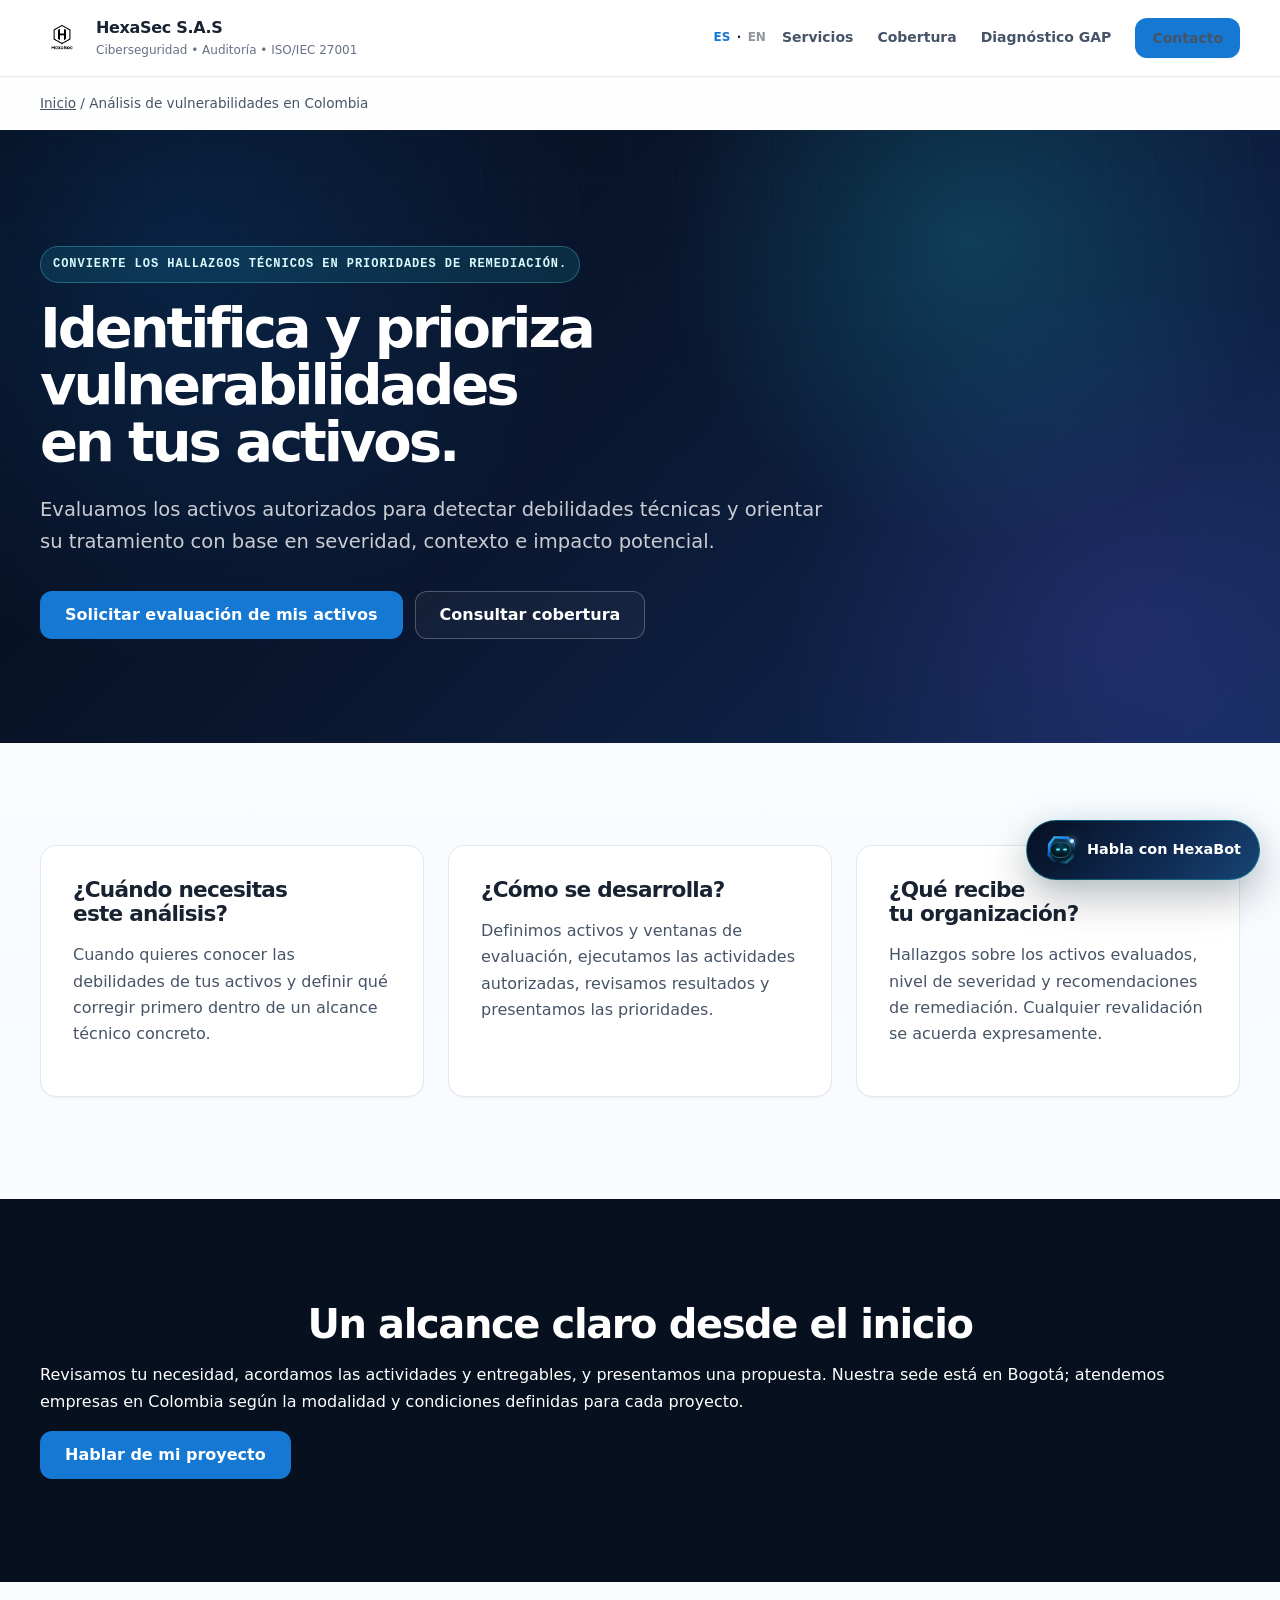
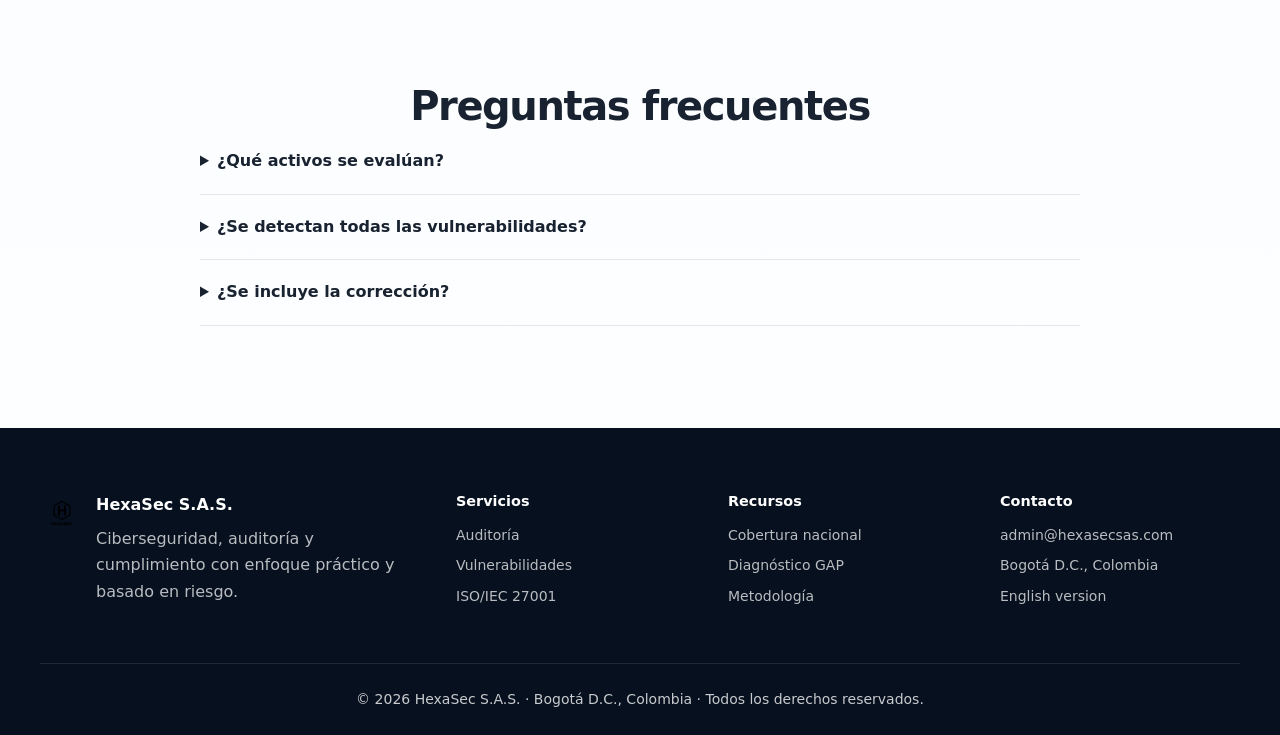
==== analisis-vulnerabilidades/index.html @ 724a853d "Añadir servicios y cobertura nacional con mejoras SEO" ====
<!DOCTYPE html><html lang="es"><head><meta charset="utf-8"/><meta name="viewport" content="width=device-width, initial-scale=1"/><title>Análisis de vulnerabilidades en Colombia | HexaSec</title><meta name="description" content="Evaluamos los activos autorizados para detectar debilidades técnicas y orientar su tratamiento con base en severidad, contexto e impacto potencial."/><link rel="canonical" href="https://hexasecsas.com/analisis-vulnerabilidades/"/><link rel="stylesheet" href="/css/styles.css?v=24"/><link rel="stylesheet" href="/css/seo-pages.css?v=1"/><link rel="icon" href="/img/favicon.png"/><script type="application/ld+json">{"@context": "https://schema.org", "@type": "Service", "name": "Análisis de vulnerabilidades en Colombia", "url": "https://hexasecsas.com/analisis-vulnerabilidades/", "provider": {"@type": "Organization", "name": "HexaSec S.A.S.", "@id": "https://hexasecsas.com/#organization"}, "areaServed": {"@type": "Country", "name": "Colombia"}, "description": "Evaluamos los activos autorizados para detectar debilidades técnicas y orientar su tratamiento con base en severidad, contexto e impacto potencial."}</script></head><body><a class="skip-link" href="#contenido">Saltar al contenido</a><header class="header">
<div class="container header__inner">
<a aria-label="HexaSec S.A.S inicio" class="brand" href="/">
<img alt="Logo HexaSec S.A.S" class="brand__logo" loading="eager" src="/img/H.png"/>
<div class="brand__text">
<div class="brand__name">HexaSec S.A.S</div>
<div class="brand__tag">Ciberseguridad • Auditoría • ISO/IEC 27001</div>
</div>
</a>
<div class="header__right">
<div aria-label="Selector de idioma" class="lang-switch">
<a class="active" href="/">ES</a>
<span>·</span>
<a href="/en/index.html">EN</a>
</div>
<button aria-controls="mobileNav" aria-expanded="false" aria-label="Abrir menú" class="menu-btn" id="menuBtn" type="button">
<span></span>
</button>
<nav aria-label="Navegación principal" class="nav">
<a href="/#servicios">Servicios</a>
<a href="/cobertura/">Cobertura</a>
<a href="/gap/index.html">Diagnóstico GAP</a>
<a class="btn btn--small nav__contacto btn--motion" href="/#contacto">Contacto</a>
</nav>
</div>
</div>
<nav aria-label="Menú móvil" class="nav--mobile" hidden="" id="mobileNav">
<a href="/#servicios">Servicios</a>
<a href="/cobertura/">Cobertura</a>
<a href="/gap/index.html">Diagnóstico GAP</a>
<a class="btn nav__contacto btn--motion" href="/#contacto">Contacto</a>
</nav>
</header><main id="contenido"><nav aria-label="Ruta de navegación" class="container seo-breadcrumb"><a href="/">Inicio</a><span aria-hidden="true"> / </span><span>Análisis de vulnerabilidades en Colombia</span></nav><section class="hero hero--motion seo-hero"><div class="container"><p class="pill">Convierte los hallazgos técnicos en prioridades de remediación.</p><h1>Identifica y prioriza vulnerabilidades en tus activos.</h1><p class="lead">Evaluamos los activos autorizados para detectar debilidades técnicas y orientar su tratamiento con base en severidad, contexto e impacto potencial.</p><div class="hero__actions"><a class="btn" href="/?servicio=vulnerabilidades&amp;origen=analisis-vulnerabilidades#contacto">Solicitar evaluación de mis activos</a><a class="btn btn--ghost" href="/cobertura/">Consultar cobertura</a></div></div></section><section class="section"><div class="container seo-grid"><article class="service"><h2>¿Cuándo necesitas este análisis?</h2><p>Cuando quieres conocer las debilidades de tus activos y definir qué corregir primero dentro de un alcance técnico concreto.</p></article><article class="service"><h2>¿Cómo se desarrolla?</h2><p>Definimos activos y ventanas de evaluación, ejecutamos las actividades autorizadas, revisamos resultados y presentamos las prioridades.</p></article><article class="service"><h2>¿Qué recibe tu organización?</h2><p>Hallazgos sobre los activos evaluados, nivel de severidad y recomendaciones de remediación. Cualquier revalidación se acuerda expresamente.</p></article></div></section><section class="section section--dark"><div class="container"><h2>Un alcance claro desde el inicio</h2><p>Revisamos tu necesidad, acordamos las actividades y entregables, y presentamos una propuesta. Nuestra sede está en Bogotá; atendemos empresas en Colombia según la modalidad y condiciones definidas para cada proyecto.</p><a class="btn" href="/?servicio=vulnerabilidades&amp;origen=analisis-vulnerabilidades#contacto">Hablar de mi proyecto</a></div></section><section class="section"><div class="container seo-faq"><h2>Preguntas frecuentes</h2><details><summary>¿Qué activos se evalúan?</summary><p>Únicamente los incluidos en la propuesta y autorizados por el responsable correspondiente.</p></details><details><summary>¿Se detectan todas las vulnerabilidades?</summary><p>Los resultados corresponden al alcance, técnicas y momento de la evaluación; no se garantiza detectar todas las debilidades.</p></details><details><summary>¿Se incluye la corrección?</summary><p>La remediación y las verificaciones posteriores se definen en la propuesta. No se incluyen automáticamente en el análisis.</p></details></div></section></main><footer class="footer"><div class="container footer__grid"><div class="footer__brand"><div class="brand brand--footer"><img alt="" class="brand__logo" src="/img/H.png"/><div><strong>HexaSec S.A.S.</strong><p>Ciberseguridad, auditoría y cumplimiento con enfoque práctico y basado en riesgo.</p></div></div></div><div><h3>Servicios</h3><a href="/auditoria-ciberseguridad/">Auditoría</a><a href="/analisis-vulnerabilidades/">Vulnerabilidades</a><a href="/consultoria-iso-27001/">ISO/IEC 27001</a></div><div><h3>Recursos</h3><a href="/cobertura/">Cobertura nacional</a><a href="/gap/index.html">Diagnóstico GAP</a><a href="/#metodo">Metodología</a></div><div><h3>Contacto</h3><a href="mailto:admin@hexasecsas.com">admin@hexasecsas.com</a><span>Bogotá D.C., Colombia</span><a href="/en/index.html">English version</a></div></div><div class="container footer__bottom"><span class="footer__legal">© <span id="year"></span> HexaSec S.A.S. · Bogotá D.C., Colombia · Todos los derechos reservados.</span></div></footer><script defer src="/js/script.js?v=seo1"></script><!-- HexaBot Widget v24 · animated avatar -->
<div id="hexabot-widget" data-lang="es">
  <button id="hexabot-toggle" type="button" aria-label="Abrir chat de HexaBot" aria-controls="hexabot-panel" aria-expanded="false">
    <span class="hexabot-toggle__avatar" aria-hidden="true"><span class="hexabot-core hexabot-core--toggle"><span class="hexabot-face"><span class="hexabot-eye"></span><span class="hexabot-eye"></span></span><span class="hexabot-core__spark"></span></span></span>
    <span>Habla con HexaBot</span>
  </button>
  <section id="hexabot-panel" aria-hidden="true" aria-label="Chat con HexaBot">
    <header id="hexabot-header">
      <div class="hexabot-header__identity">
        <span class="hexabot-header__mark" aria-hidden="true"><span class="hexabot-core hexabot-core--header"><span class="hexabot-face"><span class="hexabot-eye"></span><span class="hexabot-eye"></span></span><span class="hexabot-core__spark"></span></span></span>
        <div><strong>HexaBot</strong><p>HexaSec S.A.S. · Asistente técnico y comercial</p></div>
      </div>
      <div class="hexabot-header__actions">
        <button id="hexabot-clear" type="button" aria-label="Nueva conversación" title="Nueva conversación">↻</button>
        <button id="hexabot-close" type="button" aria-label="Cerrar chat">×</button>
      </div>
    </header>
    <div class="hexabot-presence"><span class="hexabot-presence__dot" aria-hidden="true"></span><span id="hexabot-status" aria-live="polite">Listo para ayudarte</span></div>
    <div id="hexabot-messages" class="hexabot-messages" role="log" aria-live="polite" aria-relevant="additions"></div>
    <form id="hexabot-form" class="hexabot-form" autocomplete="off">
      <label class="sr-only" for="hexabot-input">Mensaje para HexaBot</label>
      <textarea id="hexabot-input" rows="1" maxlength="2000" placeholder="Escribe tu mensaje…" aria-label="Mensaje para HexaBot"></textarea>
      <button id="hexabot-send" type="submit" aria-label="Enviar mensaje"><span aria-hidden="true">➤</span></button>
    </form>
    <p class="hexabot-disclaimer">HexaBot puede cometer errores. No sustituye una auditoría o evaluación profesional.</p>
  </section>
</div>
<script defer src="/js/hexabot.js?v=24"></script>
</body></html>
---- css/styles.css ----
/* HexaSec Design System v14 — corporate cybersecurity / B2B SaaS */
:root {
  --navy-950:#06101e; --navy-900:#0a192d; --navy-800:#102a49; --navy-700:#17466f;
  --blue-600:#1578d3; --blue-500:#2493ed; --blue-400:#56adf2;
  --cyan-500:#21d4e8; --cyan-400:#57e3ef; --cyan-100:#d9f9fc;
  --gray-950:#0d1521; --gray-900:#182230; --gray-700:#344054; --gray-600:#475467;
  --gray-500:#667085; --gray-300:#d0d5dd; --gray-200:#e4e7ec; --gray-100:#f2f4f7;
  --gray-50:#f8fafc; --white:#fff;
  --success-700:#087443; --success-100:#dcfce7; --warning-700:#9a4d00; --warning-100:#ffedd5;
  --danger-700:#b42318; --danger-100:#fee4e2; --info-700:#175cd3; --info-100:#dbeafe;
  --font-sans:"Plus Jakarta Sans",Inter,system-ui,-apple-system,"Segoe UI",sans-serif;
  --font-mono:"JetBrains Mono",ui-monospace,SFMono-Regular,Consolas,monospace;
  --fs-xs:.75rem; --fs-sm:.875rem; --fs-base:1rem; --fs-md:1.125rem; --fs-lg:1.25rem;
  --fs-xl:1.5rem; --fs-2xl:2rem; --fs-3xl:2.5rem; --fs-4xl:3.5rem; --fs-5xl:4.5rem;
  --space-1:.25rem; --space-2:.5rem; --space-3:.75rem; --space-4:1rem; --space-5:1.5rem;
  --space-6:2rem; --space-7:3rem; --space-8:4rem; --space-9:6rem; --space-10:8rem;
  --radius-sm:.5rem; --radius-md:.75rem; --radius-lg:1rem; --radius-xl:1.5rem; --radius-full:999px;
  --shadow-xs:0 1px 2px rgba(16,24,40,.05); --shadow-sm:0 2px 8px rgba(16,24,40,.06);
  --shadow-md:0 12px 30px rgba(16,24,40,.10); --shadow-lg:0 24px 60px rgba(7,16,31,.16);
  --container:75rem; --header-h:4.75rem; --ease:cubic-bezier(.2,0,0,1);
}
*,*::before,*::after{box-sizing:border-box}
html{scroll-behavior:smooth;scroll-padding-top:calc(var(--header-h) + 1rem)}
body{margin:0;min-width:20rem;padding-top:var(--header-h);font:400 var(--fs-base)/1.65 var(--font-sans);color:var(--gray-900);background:var(--white);text-rendering:optimizeLegibility;-webkit-font-smoothing:antialiased}
a{color:inherit;text-decoration:none}img,svg,canvas{display:block;max-width:100%;height:auto}button,input,textarea,select{font:inherit}button,a{-webkit-tap-highlight-color:transparent}
:focus-visible{outline:3px solid var(--cyan-500);outline-offset:3px}.container{width:min(calc(100% - 2.5rem),var(--container));margin-inline:auto}.small{font-size:var(--fs-sm)}.muted{color:var(--gray-600)}
.skip-link{position:fixed;top:1rem;left:1rem;z-index:9999;padding:.75rem 1rem;color:#fff;background:var(--navy-900);border-radius:var(--radius-md);transform:translateY(-160%)}.skip-link:focus{transform:none}
.header{position:fixed;inset:0 0 auto;z-index:1000;background:rgba(255,255,255,.9);border-bottom:1px solid rgba(228,231,236,.9);backdrop-filter:blur(18px);box-shadow:0 1px 0 rgba(16,24,40,.02)}
.header__inner{min-height:var(--header-h);display:flex;align-items:center;justify-content:space-between;gap:1rem}.brand{display:flex;align-items:center;gap:.75rem;min-width:0}.brand__logo{width:2.75rem;height:2.75rem;object-fit:contain}.brand__name{font-size:1rem;font-weight:800;letter-spacing:-.02em}.brand__tag{font-size:.75rem;color:var(--gray-500);white-space:nowrap}.header__right,.nav,.lang-switch{display:flex;align-items:center}.header__right{gap:1rem}.nav{gap:1.5rem}.nav a{position:relative;font-size:.875rem;font-weight:700;color:var(--gray-600)}.nav a:not(.btn)::after{content:"";position:absolute;left:0;right:100%;bottom:-.45rem;height:2px;background:var(--blue-600);transition:right .18s var(--ease)}.nav a:hover{color:var(--navy-900)}.nav a:hover::after{right:0}.lang-switch{gap:.4rem;font-size:.75rem;font-weight:800}.lang-switch a{opacity:.48}.lang-switch a.active{opacity:1;color:var(--blue-600)}
.btn{min-height:3rem;display:inline-flex;align-items:center;justify-content:center;gap:.5rem;padding:.75rem 1.5rem;border:1px solid transparent;border-radius:var(--radius-md);font-weight:800;line-height:1;cursor:pointer;color:#fff;background:var(--blue-600);box-shadow:var(--shadow-xs);transition:transform .16s var(--ease),background .16s,box-shadow .16s}.btn:hover{transform:translateY(-1px);background:#1168bb;box-shadow:var(--shadow-sm)}.btn--ghost{color:var(--gray-900);background:#fff;border-color:var(--gray-300);box-shadow:none}.btn--ghost:hover{background:var(--gray-50)}.btn--accent{color:var(--navy-950);background:var(--cyan-500)}.btn--accent:hover{background:var(--cyan-400)}.btn--small{min-height:2.5rem;padding:.65rem 1rem;font-size:.875rem}.btn:disabled{opacity:.5;cursor:not-allowed;transform:none}
h1,h2,h3,h4{margin:0;color:inherit;font-weight:800;text-wrap:balance}h1{font-size:clamp(2.65rem,6vw,var(--fs-5xl));line-height:1.02;letter-spacing:-.055em}h2{font-size:clamp(2rem,4vw,var(--fs-3xl));line-height:1.12;letter-spacing:-.035em}h3{font-size:var(--fs-lg);line-height:1.3}.lead{max-width:62ch;margin:1.5rem 0 0;font-size:clamp(1.05rem,2vw,1.22rem);color:rgba(255,255,255,.78)}
.hero{position:relative;overflow:hidden;padding:clamp(5rem,9vw,7.5rem) 0 5.5rem;color:#fff;background:radial-gradient(circle at 78% 30%,rgba(33,212,232,.16),transparent 28%),radial-gradient(circle at 15% 10%,rgba(36,147,237,.15),transparent 34%),linear-gradient(135deg,var(--navy-950),var(--navy-800))}.hero::before{content:"";position:absolute;inset:0;opacity:.28;background-image:linear-gradient(rgba(255,255,255,.035) 1px,transparent 1px),linear-gradient(90deg,rgba(255,255,255,.035) 1px,transparent 1px);background-size:42px 42px;mask-image:linear-gradient(to bottom,#000,transparent)}.hero__grid{position:relative;z-index:1;display:grid;grid-template-columns:minmax(0,1.08fr) minmax(22rem,.92fr);gap:clamp(2rem,5vw,5rem);align-items:center}.hero__content{padding:0;background:none;border:0;box-shadow:none}.pill,.eyebrow{display:inline-flex;align-items:center;gap:.5rem;margin:0 0 1rem;font:800 .75rem/1.2 var(--font-mono);letter-spacing:.08em;text-transform:uppercase}.pill{padding:.5rem .75rem;color:var(--cyan-100);background:rgba(33,212,232,.12);border:1px solid rgba(87,227,239,.3);border-radius:var(--radius-full)}.hero__actions{display:flex;flex-wrap:wrap;gap:.75rem;margin:2rem 0 1rem}.hero .btn--ghost{color:#fff;background:rgba(255,255,255,.04);border-color:rgba(255,255,255,.25)}.hero .btn--ghost:hover{background:rgba(255,255,255,.1)}.checks{display:grid;gap:.6rem;margin:1.5rem 0 0;padding:0;list-style:none;color:rgba(255,255,255,.76)}.checks li{display:flex;gap:.7rem}.checks li::before{content:"✓";color:var(--cyan-400);font-weight:900}
.security-preview{position:relative;padding:1.4rem;color:var(--gray-900);background:rgba(255,255,255,.97);border:1px solid rgba(255,255,255,.6);border-radius:1.4rem;box-shadow:0 32px 90px rgba(0,0,0,.34);transform:perspective(1000px) rotateY(-3deg) rotateX(2deg)}.security-preview::after{content:"";position:absolute;inset:auto 10% -2rem;height:3rem;background:var(--cyan-500);filter:blur(55px);opacity:.2}.preview__top,.preview__score,.preview__bars>div,.preview__finding{display:flex;align-items:center}.preview__top{justify-content:space-between;padding-bottom:1rem;border-bottom:1px solid var(--gray-200)}.preview__eyebrow{font:800 .68rem/1.2 var(--font-mono);letter-spacing:.08em;color:var(--gray-500)}.status-dot{display:inline-flex;align-items:center;gap:.4rem;padding:.35rem .6rem;font-size:.72rem;font-weight:800;color:var(--success-700);background:var(--success-100);border-radius:999px}.status-dot::before{content:"";width:.45rem;height:.45rem;background:currentColor;border-radius:50%}.preview__score{justify-content:space-between;padding:1.5rem 0}.preview__score>div:first-child span,.preview__score small{display:block;color:var(--gray-500);font-size:.78rem}.preview__score strong{font-size:3.25rem;line-height:1;color:var(--navy-900)}.preview__score small{display:inline}.score-ring{width:5.75rem;height:5.75rem;display:grid;place-items:center;border-radius:50%;background:conic-gradient(var(--blue-600) 68%,var(--gray-100) 0);position:relative}.score-ring::after{content:"";position:absolute;inset:.55rem;background:#fff;border-radius:50%}.score-ring span{position:relative;z-index:1;font-weight:900;color:var(--navy-900)}.preview__bars{display:grid;gap:.85rem}.preview__bars>div{display:grid;grid-template-columns:1fr 1.35fr auto;gap:.75rem;font-size:.78rem}.preview__bars i{height:.45rem;align-self:center;background:linear-gradient(to right,var(--blue-600) var(--value),var(--gray-100) var(--value));border-radius:999px}.preview__bars b{font-size:.75rem}.preview__finding{gap:.8rem;margin-top:1.4rem;padding:1rem;background:var(--gray-50);border:1px solid var(--gray-200);border-radius:.85rem}.preview__finding p{margin:.15rem 0 0;color:var(--gray-600);font-size:.78rem;line-height:1.45}.finding-icon{width:2rem;height:2rem;display:grid;place-items:center;flex:0 0 auto;color:var(--warning-700);background:var(--warning-100);border-radius:50%;font-weight:900}
.trust-bar{border-bottom:1px solid var(--gray-200);background:#fff}.trust-bar__inner{min-height:5.25rem;display:flex;align-items:center;justify-content:center;flex-wrap:wrap;gap:1rem 2rem}.trust-bar__inner span{font-size:.78rem;color:var(--gray-500);text-transform:uppercase;letter-spacing:.08em}.trust-bar__inner strong{color:var(--gray-700);font-size:.9rem}
.section{padding:clamp(4.5rem,8vw,7rem) 0}.section--alt{background:var(--gray-50)}.section> .container>h2,.section> .container>.muted{text-align:center}.section> .container>.muted{max-width:44rem;margin:.75rem auto 3rem}.section--dark{position:relative;color:#fff;background:var(--navy-950)}.section--dark .muted{color:rgba(255,255,255,.7)}.grid{display:grid;grid-template-columns:repeat(2,minmax(0,1fr));gap:1.5rem}.service,.info-box,.form,.gapCard{background:#fff;border:1px solid var(--gray-200);border-radius:var(--radius-lg);box-shadow:var(--shadow-xs)}.service{position:relative;padding:2rem;overflow:hidden;transition:transform .2s var(--ease),box-shadow .2s,border-color .2s}.service:hover{transform:translateY(-4px);border-color:rgba(21,120,211,.32);box-shadow:var(--shadow-md)}.service--featured{border-color:rgba(21,120,211,.34);box-shadow:0 14px 34px rgba(21,120,211,.09)}.service--featured::after{content:"Recomendado";position:absolute;top:1rem;right:1rem;padding:.35rem .6rem;color:var(--info-700);background:var(--info-100);border-radius:999px;font-size:.7rem;font-weight:800}.service__icon{width:3rem;height:3rem;display:grid;place-items:center;margin-bottom:1rem;color:var(--blue-600);background:var(--info-100);border-radius:.85rem}.service__icon::before{font-size:1.35rem;font-weight:900}.service__icon--shield-check::before{content:"✓"}.service__icon--radar::before{content:"◉"}.service__icon--certificate::before{content:"◇"}.service__icon--users::before{content:"◎"}.service__category{margin-bottom:.55rem;font:800 .7rem/1.2 var(--font-mono);letter-spacing:.08em;color:var(--blue-600)}.service p,.service li{color:var(--gray-600)}.service ul{padding-left:1.2rem}.service__link,.text-link{display:inline-flex;gap:.35rem;margin-top:1rem;color:var(--blue-600);font-weight:800;font-size:.9rem}.service__link:hover,.text-link:hover{text-decoration:underline}
.steps{position:relative;display:grid;grid-template-columns:repeat(4,minmax(0,1fr));gap:1rem;margin-top:3rem}.steps::before{content:"";position:absolute;top:2.45rem;left:8%;right:8%;height:1px;background:linear-gradient(90deg,transparent,var(--cyan-500),transparent);opacity:.5}.step{position:relative;z-index:1;display:grid;gap:1rem;padding:1.5rem;border:1px solid rgba(255,255,255,.14);border-radius:var(--radius-lg);background:rgba(255,255,255,.055);backdrop-filter:blur(8px)}.step__num{width:2.65rem;height:2.65rem;display:grid;place-items:center;border:1px solid rgba(87,227,239,.28);border-radius:.75rem;background:rgba(33,212,232,.12);color:var(--cyan-400);font-family:var(--font-mono);font-weight:900}.step__verb{margin-bottom:.35rem;font:800 .68rem/1.2 var(--font-mono);letter-spacing:.08em;color:var(--cyan-400)}.step p{color:rgba(255,255,255,.7)}
.gap-banner{display:grid;grid-template-columns:1.4fr .6fr;gap:2rem;align-items:center;padding:clamp(2rem,5vw,3.5rem);color:#fff;background:linear-gradient(135deg,var(--navy-900),var(--navy-700));border-radius:var(--radius-xl);box-shadow:var(--shadow-lg)}.gap-banner h2{max-width:16ch}.gap-banner p{max-width:58ch;color:rgba(255,255,255,.75)}.gap-banner .eyebrow{color:var(--cyan-400)}.gap-banner__meta{display:flex;flex-wrap:wrap;gap:.6rem;margin-top:1.5rem}.gap-banner__meta span{padding:.45rem .7rem;border:1px solid rgba(255,255,255,.16);border-radius:999px;font-size:.75rem}.gap-banner__action{display:grid;gap:1rem;justify-items:stretch}.mini-score{padding:1.25rem;color:var(--gray-900);background:#fff;border-radius:var(--radius-lg)}.mini-score span,.mini-score small{display:block;color:var(--gray-500);font-size:.75rem}.mini-score strong{display:block;font-size:2rem;color:var(--navy-900)}.gap-banner .text-link{justify-content:center;color:#fff}
.contact{display:grid;grid-template-columns:.8fr 1.2fr;gap:1.5rem}.info-box,.form{padding:1.5rem}.info-box{margin-bottom:.75rem}.info-box h3{font-size:1rem}.info-box p{margin:.3rem 0 0;color:var(--gray-600)}.form{padding:2rem}.form__intro{padding-bottom:1rem;border-bottom:1px solid var(--gray-200)}.form__intro .eyebrow{margin-bottom:.35rem;color:var(--blue-600)}.form__intro p{margin:.4rem 0 0;color:var(--gray-600)}label{display:block;margin:1rem 0 .45rem;font-size:.875rem;font-weight:700}input,textarea,select{width:100%;min-height:3rem;padding:.75rem .9rem;color:var(--gray-900);background:#fff;border:1px solid var(--gray-300);border-radius:.65rem}textarea{min-height:8rem;resize:vertical}input:focus,textarea:focus,select:focus{outline:0;border-color:var(--blue-600);box-shadow:0 0 0 4px rgba(21,120,211,.14)}.humanRow{display:flex;align-items:center;gap:.5rem;color:var(--gray-600)}.humanRow input{width:auto;min-height:auto}.hp-field{position:absolute!important;left:-9999px!important}
.footer{padding:4rem 0 0;color:rgba(255,255,255,.72);background:var(--navy-950)}.footer__grid{display:grid;grid-template-columns:1.6fr repeat(3,1fr);gap:2rem;padding-bottom:3rem}.footer h3{margin-bottom:.8rem;color:#fff;font-size:.9rem}.footer a,.footer span{display:block;margin:.45rem 0;font-size:.875rem}.footer a:hover{color:var(--cyan-400)}.brand--footer{align-items:flex-start}.brand--footer strong{color:#fff}.brand--footer p{max-width:34ch;margin:.45rem 0 0}.footer__bottom{display:flex;justify-content:space-between;gap:1rem;padding:1.25rem 0;border-top:1px solid rgba(255,255,255,.1);font-size:.8rem}.footer__bottom span{margin:0}
.modal{position:fixed;inset:0;display:none;z-index:2000}.modal.is-open{display:block}.modal__overlay{position:absolute;inset:0;background:rgba(6,16,30,.76);backdrop-filter:blur(10px)}.modal__panel{position:relative;width:min(calc(100% - 2rem),68rem);max-height:calc(100vh - 2rem);margin:1rem auto;overflow:hidden;display:flex;flex-direction:column;background:#fff;border-radius:var(--radius-xl);box-shadow:0 30px 90px rgba(0,0,0,.34)}.modal__head{display:flex;justify-content:space-between;gap:1rem;padding:1.5rem;border-bottom:1px solid var(--gray-200)}.modal__sub{margin:.2rem 0 0;color:var(--gray-600);font-size:.875rem}.modal__close{width:2.65rem;height:2.65rem;border:1px solid var(--gray-200);border-radius:.75rem;background:#fff;cursor:pointer}.modal__body{display:grid;grid-template-columns:1.05fr .95fr;gap:1.5rem;padding:1.5rem;overflow:auto}.gapGrid{display:grid;grid-template-columns:repeat(2,minmax(0,1fr));gap:.75rem}.gapQ{padding:1rem;border:1px solid var(--gray-200);border-radius:.85rem;background:var(--gray-50)}.gapActions{display:flex;gap:.75rem;margin-top:1rem}.gapCard{padding:1.5rem}.gapTop{display:flex;justify-content:space-between;align-items:center;gap:1rem}.gapLabel{font-size:.75rem;color:var(--gray-600);font-weight:800}.gapBadge{padding:.5rem .75rem;border:1px solid var(--gray-200);border-radius:999px;font-size:.75rem;font-weight:800}.gapScore{font-size:2.75rem;font-weight:900}.radarWrap{margin-top:1rem;padding:.75rem;border:1px solid var(--gray-200);border-radius:1rem}.notice{padding:1rem;border-radius:.85rem;background:var(--gray-50);border:1px solid var(--gray-200)}
.gap-page .hero{padding-top:5rem}.gap-page .hero__content{max-width:48rem}.gap-page .hero__card .card{padding:1.5rem;color:#fff;background:rgba(255,255,255,.07);border:1px solid rgba(255,255,255,.14);border-radius:1rem}.gap-page .hero__card .card p{color:rgba(255,255,255,.72)}.gap-page .stats{display:grid;gap:.75rem}.gap-page .stat{padding:1rem;border:1px solid rgba(255,255,255,.12);border-radius:.8rem;background:rgba(255,255,255,.06)}.gap-page .stat__label{display:block;font-size:.72rem;color:rgba(255,255,255,.62)}.gap-page .stat__value{display:block;margin-top:.15rem}.section__cta{display:flex;justify-content:center;margin-top:2rem}
.menu-btn{display:none;width:2.75rem;height:2.75rem;border:1px solid var(--gray-200);border-radius:.75rem;background:#fff;place-items:center;cursor:pointer}.menu-btn span,.menu-btn span::before,.menu-btn span::after{width:1.25rem;height:2px;display:block;background:var(--gray-900)}.menu-btn span{position:relative}.menu-btn span::before,.menu-btn span::after{content:"";position:absolute;left:0}.menu-btn span::before{top:-6px}.menu-btn span::after{top:6px}.nav--mobile[hidden]{display:none!important}
@media(max-width:960px){.nav{display:none}.menu-btn{display:grid}.nav--mobile{position:fixed;top:calc(var(--header-h) + .75rem);left:1rem;right:1rem;padding:.75rem;background:#fff;border:1px solid var(--gray-200);border-radius:1rem;box-shadow:var(--shadow-lg)}.nav--mobile a{display:block;padding:.85rem;font-weight:800;border-radius:.75rem}.hero__grid,.contact,.modal__body,.gap-banner{grid-template-columns:1fr}.security-preview{max-width:38rem;margin-inline:auto;transform:none}.steps{grid-template-columns:repeat(2,1fr)}.steps::before{display:none}.footer__grid{grid-template-columns:repeat(2,1fr)}}
@media(max-width:640px){.container{width:min(calc(100% - 2rem),var(--container))}.brand__tag{display:none}.hero{padding:4.5rem 0 4rem}.hero__actions,.gapActions{flex-direction:column}.hero__actions .btn,.gapActions .btn{width:100%}.trust-bar__inner{justify-content:flex-start;padding-block:1rem;gap:.75rem 1rem}.grid,.steps,.gapGrid,.footer__grid{grid-template-columns:1fr}.section{padding:4.5rem 0}.service,.form{padding:1.5rem}.footer__bottom{flex-direction:column}.modal__panel{width:calc(100% - 1rem);max-height:calc(100vh - 1rem);margin:.5rem auto}.preview__bars>div{grid-template-columns:1fr auto}.preview__bars i{grid-column:1/-1}.gap-banner{padding:1.5rem}}
@media(prefers-reduced-motion:reduce){html{scroll-behavior:auto}*,*::before,*::after{animation-duration:.01ms!important;animation-iteration-count:1!important;transition-duration:.01ms!important}}


/* =========================================================
   HEXASEC MOTION & COLOR SYSTEM · V15
   Animaciones ligeras basadas en transform y opacity.
========================================================= */
:root{
  --color-navy-1000:#050b18;--color-navy-950:#071022;--color-navy-900:#0a1730;--color-navy-800:#102c55;--color-navy-700:#174574;
  --color-blue-700:#0875e1;--color-blue-600:#1688f8;--color-blue-500:#36a2ff;--color-blue-100:#dceeff;
  --color-cyan-600:#00bed2;--color-cyan-500:#20e0f2;--color-cyan-300:#77f0fb;--color-cyan-100:#d9fbfe;
  --color-violet-600:#6543ed;--color-violet-500:#7657ff;--color-violet-300:#aa9aff;--color-violet-100:#eeeaff;
  --color-magenta-500:#c658ff;--motion-fast:160ms;--motion-normal:280ms;--motion-slow:650ms;
  --ease-standard:cubic-bezier(.2,0,0,1);--ease-emphasis:cubic-bezier(.16,1,.3,1);
  --gradient-brand:linear-gradient(135deg,var(--color-blue-600) 0%,var(--color-cyan-500) 48%,var(--color-violet-500) 100%);
  --gradient-hero:linear-gradient(135deg,var(--color-navy-1000) 0%,var(--color-navy-900) 48%,#112b58 100%);
  --shadow-blue-glow:0 0 0 1px rgba(22,136,248,.14),0 18px 45px rgba(22,136,248,.22);
  --shadow-cyan-glow:0 0 45px rgba(32,224,242,.24);--shadow-violet-glow:0 0 55px rgba(118,87,255,.22)
}
body{background:linear-gradient(180deg,#fff 0%,#f8fbff 42%,#fff 100%)}
.hero--motion{position:relative;isolation:isolate;overflow:hidden;background:radial-gradient(circle at 76% 18%,rgba(32,224,242,.18),transparent 28%),radial-gradient(circle at 14% 20%,rgba(22,136,248,.17),transparent 34%),radial-gradient(circle at 88% 82%,rgba(118,87,255,.16),transparent 28%),var(--gradient-hero)}
.hero--motion::before{content:"";position:absolute;inset:0;z-index:-2;opacity:.32;background-image:linear-gradient(rgba(255,255,255,.045) 1px,transparent 1px),linear-gradient(90deg,rgba(255,255,255,.045) 1px,transparent 1px);background-size:48px 48px;mask-image:linear-gradient(to bottom,#000 10%,transparent 95%);animation:grid-drift 24s linear infinite}
.hero__orb{position:absolute;width:26rem;aspect-ratio:1;border-radius:50%;filter:blur(80px);opacity:.22;pointer-events:none;z-index:-1}.hero__orb--cyan{top:-12rem;right:-7rem;background:var(--color-cyan-500);animation:orb-float 12s ease-in-out infinite alternate}.hero__orb--violet{bottom:-16rem;left:35%;background:var(--color-violet-500);animation:orb-float 15s ease-in-out infinite alternate-reverse}
.hero [data-hero-item]{opacity:0;transform:translateY(24px);animation:hero-reveal 700ms var(--ease-emphasis) forwards}.hero [data-hero-item="1"]{animation-delay:80ms}.hero [data-hero-item="2"]{animation-delay:160ms}.hero [data-hero-item="3"]{animation-delay:240ms}.hero [data-hero-item="4"]{animation-delay:320ms}.hero [data-hero-item="5"]{animation-delay:400ms}.hero [data-hero-item="6"]{animation-delay:480ms}
.hero [data-hero-visual]{opacity:0;transform:perspective(1000px) translateY(32px) rotateY(-5deg) scale(.96);animation:visual-enter 900ms 260ms var(--ease-emphasis) forwards}
.text-gradient{color:transparent;background:linear-gradient(90deg,var(--color-cyan-300),var(--color-blue-500),var(--color-violet-300),var(--color-cyan-300));background-size:220% auto;background-clip:text;-webkit-background-clip:text;animation:gradient-text 7s linear infinite}
.motion-tilt{--rotate-x:0deg;--rotate-y:-3deg;transform:perspective(1100px) rotateX(var(--rotate-x)) rotateY(var(--rotate-y));transition:transform 220ms var(--ease-standard);will-change:transform}.security-preview{animation:preview-float 6s ease-in-out infinite}
.btn--motion{position:relative;isolation:isolate;overflow:hidden;transition:transform var(--motion-fast) var(--ease-standard),box-shadow var(--motion-normal) var(--ease-standard),background-color var(--motion-fast) ease}.btn--motion::before{content:"";position:absolute;inset:0;z-index:-1;background:linear-gradient(110deg,transparent 20%,rgba(255,255,255,.28) 48%,transparent 75%);transform:translateX(-140%);transition:transform 650ms var(--ease-emphasis)}.btn--motion:hover{transform:translateY(-2px);box-shadow:var(--shadow-blue-glow)}.btn--motion:hover::before{transform:translateX(140%)}.btn--motion:active{transform:translateY(0) scale(.98)}
[data-reveal]{opacity:0;transform:translateY(26px);transition:opacity 650ms var(--ease-emphasis),transform 650ms var(--ease-emphasis);transition-delay:var(--reveal-delay,0ms)}[data-reveal="left"]{transform:translateX(-28px)}[data-reveal="right"]{transform:translateX(28px)}[data-reveal].is-visible{opacity:1;transform:translate3d(0,0,0)}
.service{overflow:hidden}.service::after{content:"";position:absolute;width:9rem;height:9rem;right:-5rem;top:-5rem;border-radius:50%;background:radial-gradient(circle,rgba(32,224,242,.15),transparent 70%);opacity:0;transition:opacity 300ms ease,transform 500ms var(--ease-emphasis)}.service:hover::after{opacity:1;transform:scale(1.4)}.service:hover{transform:translateY(-7px);border-color:rgba(22,136,248,.38);box-shadow:0 22px 50px rgba(7,16,34,.13)}.service__icon{transition:transform 300ms var(--ease-emphasis),box-shadow 300ms ease}.service:hover .service__icon{transform:translateY(-3px) rotate(-3deg);box-shadow:var(--shadow-cyan-glow)}.service__link span{display:inline-block;transition:transform 180ms var(--ease-standard)}.service:hover .service__link span{transform:translateX(4px)}
.steps::before{transform:scaleX(0);transform-origin:left;transition:transform 1.2s var(--ease-emphasis)}.steps.is-visible::before{transform:scaleX(1)}.step__num{transition:transform 260ms var(--ease-emphasis),background-color 260ms ease,box-shadow 260ms ease}.step:hover .step__num{transform:scale(1.08);background:var(--color-cyan-500);color:var(--color-navy-900);box-shadow:var(--shadow-cyan-glow)}
.preview__bars i::after{transform:scaleX(0);transform-origin:left;animation:progress-fill 1.1s 750ms var(--ease-emphasis) forwards}.status-dot::before{animation:status-pulse 2.2s ease-in-out infinite}.score-ring{filter:drop-shadow(0 0 16px rgba(32,224,242,.2))}
.header{transition:background-color 240ms ease,box-shadow 240ms ease,border-color 240ms ease,transform 240ms ease}.header.is-scrolled{background:rgba(255,255,255,.9);box-shadow:0 8px 30px rgba(7,16,34,.07);backdrop-filter:blur(18px)}
.form input,.form select,.form textarea{transition:border-color 160ms ease,box-shadow 160ms ease,background-color 160ms ease,transform 160ms ease}.form label:focus-within{color:var(--color-blue-600)}.form input:focus,.form select:focus,.form textarea:focus{transform:translateY(-1px)}
.gapQ{transition:transform 180ms var(--ease-standard),border-color 180ms ease,box-shadow 180ms ease}.gapQ:focus-within,.gapQ:hover{transform:translateY(-2px);border-color:var(--color-blue-600);box-shadow:0 12px 30px rgba(22,136,248,.1)}
@keyframes hero-reveal{to{opacity:1;transform:translateY(0)}}@keyframes visual-enter{to{opacity:1;transform:perspective(1000px) translateY(0) rotateY(-3deg) rotateX(2deg) scale(1)}}@keyframes preview-float{0%,100%{translate:0 0}50%{translate:0 -7px}}@keyframes orb-float{from{transform:translate3d(-2%,-2%,0) scale(.96)}to{transform:translate3d(4%,5%,0) scale(1.06)}}@keyframes grid-drift{to{background-position:48px 48px}}@keyframes gradient-text{to{background-position:220% center}}@keyframes progress-fill{to{transform:scaleX(1)}}@keyframes status-pulse{0%,100%{box-shadow:0 0 0 0 rgba(32,224,242,.35)}50%{box-shadow:0 0 0 7px rgba(32,224,242,0)}}
@media(max-width:960px){.motion-tilt{transform:none!important}.hero__orb{width:19rem}.hero--motion::before{animation:none}.security-preview{animation:none}}
@media(prefers-reduced-motion:reduce){.hero [data-hero-item],.hero [data-hero-visual],[data-reveal]{opacity:1!important;transform:none!important}.hero__orb,.hero--motion::before,.security-preview,.text-gradient,.status-dot::before,.preview__bars i::after{animation:none!important}.preview__bars i::after{transform:scaleX(1)!important}}


/* =========================================================
   GAP EXPERIENCE v17 — interactive visual treatment
   ========================================================= */
.modal.is-open .modal__overlay{animation:gapOverlayIn .28s ease both}
.modal.is-open .modal__panel{animation:gapPanelIn .52s var(--ease-emphasis) both}
.modal__panel{
  border:1px solid rgba(32,224,242,.18);
  background:
    radial-gradient(circle at 96% 0%,rgba(118,87,255,.10),transparent 26%),
    radial-gradient(circle at 5% 10%,rgba(32,224,242,.09),transparent 28%),
    #fff;
}
.modal__panel::before{
  content:"";position:absolute;inset:0 0 auto;height:4px;z-index:3;
  background:linear-gradient(90deg,#1688f8,#20e0f2 48%,#7657ff);
}
.modal__head{
  position:relative;align-items:center;padding:1.35rem 1.5rem;
  color:#fff;border-bottom:0;
  background:
    radial-gradient(circle at 90% 20%,rgba(32,224,242,.22),transparent 30%),
    linear-gradient(135deg,#050b18,#0a1730 56%,#102c55);
}
.modal__head::after{
  content:"";position:absolute;inset:0;opacity:.18;pointer-events:none;
  background-image:linear-gradient(rgba(255,255,255,.08) 1px,transparent 1px),linear-gradient(90deg,rgba(255,255,255,.08) 1px,transparent 1px);
  background-size:34px 34px;
  mask-image:linear-gradient(90deg,#000,transparent 86%);
}
.modal__identity{position:relative;z-index:1;display:flex;align-items:center;gap:1rem;min-width:0}
.modal__identity>div{min-width:0}
.modal__identity strong,.modal__title{display:block;font-size:clamp(1.1rem,2vw,1.45rem);line-height:1.2;color:#fff}
.modal__icon{
  display:grid;place-items:center;flex:0 0 3rem;width:3rem;height:3rem;border-radius:1rem;
  color:#06101e;font-size:1.65rem;font-weight:900;
  background:linear-gradient(135deg,#77f0fb,#20e0f2 55%,#56adf2);
  box-shadow:0 0 28px rgba(32,224,242,.34);
  animation:gapIconFloat 4s ease-in-out infinite;
}
.modal__kicker{display:block;margin-bottom:.22rem;color:#77f0fb;font-size:.68rem;font-weight:900;letter-spacing:.14em}
.modal__sub{color:rgba(255,255,255,.76)}
.modal__close{position:relative;z-index:2;color:#fff;background:rgba(255,255,255,.08);border-color:rgba(255,255,255,.18);transition:transform .18s ease,background .18s ease,border-color .18s ease}
.modal__close:hover{transform:rotate(8deg) scale(1.06);background:rgba(255,255,255,.16);border-color:rgba(32,224,242,.58)}
.modal__body{position:relative;background:linear-gradient(180deg,rgba(246,248,252,.55),#fff 28%)}
.gapForm{min-width:0}
.gapProgress{
  grid-column:1/-1;display:grid;grid-template-columns:auto 1fr auto;align-items:center;gap:.85rem;
  padding:.85rem 1rem;margin-bottom:.25rem;border:1px solid #dde5f0;border-radius:1rem;background:rgba(255,255,255,.88);box-shadow:0 10px 28px rgba(7,16,34,.07)
}
.gapProgress__label,.gapProgress__value{font-size:.78rem;font-weight:900;color:#344054}
.gapProgress__track{height:.55rem;overflow:hidden;border-radius:999px;background:#e8edf5}
.gapProgress__bar{display:block;width:var(--gap-progress,0%);height:100%;border-radius:inherit;background:linear-gradient(90deg,#1688f8,#20e0f2 58%,#7657ff);box-shadow:0 0 18px rgba(32,224,242,.26);transition:width .42s var(--ease-emphasis)}
.gapGrid{align-content:start}
.gapQ{
  position:relative;overflow:hidden;padding:1rem 1rem 1.05rem;
  border:1px solid #dde5f0;background:linear-gradient(145deg,#fff,#f7faff);
  box-shadow:0 4px 14px rgba(7,16,34,.045);
  transition:transform .24s var(--ease-emphasis),border-color .24s ease,box-shadow .24s ease,background .24s ease;
}
.gapQ::before{content:"";position:absolute;left:0;top:0;bottom:0;width:3px;background:linear-gradient(#1688f8,#20e0f2);transform:scaleY(0);transform-origin:bottom;transition:transform .28s var(--ease-emphasis)}
.gapQ:hover,.gapQ:focus-within{transform:translateY(-4px);border-color:rgba(22,136,248,.48);box-shadow:0 14px 28px rgba(7,16,34,.10)}
.gapQ:focus-within::before,.gapQ.is-complete::before{transform:scaleY(1)}
.gapQ.is-complete{border-color:rgba(10,143,99,.34);background:linear-gradient(145deg,#fff,#effcf7)}
.gapTitle{color:#102c55;font-size:.86rem;font-weight:900}
.gapId{display:inline-grid;place-items:center;min-width:2.2rem;height:1.7rem;padding:0 .45rem;border-radius:.55rem;color:#0a1730;background:#d9fbfe;font-size:.72rem;font-weight:900}
.gapQuestion{margin:.45rem 0 .85rem;color:#4b5870;font-size:.83rem;line-height:1.48}
.gapQ select{
  width:100%;min-height:2.65rem;padding:.62rem 2.2rem .62rem .75rem;border:1px solid #c7d1df;border-radius:.72rem;color:#182230;background:#fff;
  transition:border-color .18s ease,box-shadow .18s ease,transform .18s ease;
}
.gapQ select:hover{border-color:#56adf2}
.gapQ select:focus{outline:0;border-color:#1688f8;box-shadow:0 0 0 4px rgba(22,136,248,.13);transform:translateY(-1px)}
.gapActions{position:sticky;bottom:-1.5rem;z-index:4;margin:1rem -1.5rem -1.5rem;padding:1rem 1.5rem;background:rgba(255,255,255,.92);border-top:1px solid #e4e7ec;backdrop-filter:blur(16px)}
.gapPreview{
  position:relative;overflow:hidden;border:1px solid rgba(22,136,248,.20);border-radius:1.25rem;background:linear-gradient(155deg,#fff,#f3f8ff);box-shadow:0 18px 45px rgba(7,16,34,.11)
}
.gapPreview::before{content:"";position:absolute;width:13rem;height:13rem;right:-7rem;top:-7rem;border-radius:50%;background:#7657ff;filter:blur(55px);opacity:.14;pointer-events:none}
.gapPreview[hidden]{display:none!important}
.gapPreview:not([hidden]){animation:gapResultIn .6s var(--ease-emphasis) both}
.gapScore{display:inline-flex;align-items:baseline;gap:.2rem;color:#0a1730;text-shadow:0 8px 22px rgba(22,136,248,.13)}
.gapScore span{color:#1688f8}
.gapBadge{border-color:rgba(22,136,248,.22);background:#dceeff;color:#102c55;box-shadow:0 6px 18px rgba(22,136,248,.10)}
.radarWrap{background:rgba(255,255,255,.72);box-shadow:inset 0 1px 0 rgba(255,255,255,.9)}
#gapFindingsModal li{margin:.52rem 0;padding:.65rem .75rem;border-radius:.7rem;background:#f6f8fc;border-left:3px solid #20e0f2;animation:gapFindingIn .35s var(--ease-emphasis) both}
#gapFindingsModal li:nth-child(2){animation-delay:.08s}#gapFindingsModal li:nth-child(3){animation-delay:.16s}
@keyframes gapOverlayIn{from{opacity:0}to{opacity:1}}
@keyframes gapPanelIn{from{opacity:0;transform:translateY(28px) scale(.97)}to{opacity:1;transform:none}}
@keyframes gapResultIn{from{opacity:0;transform:translateX(22px) scale(.98)}to{opacity:1;transform:none}}
@keyframes gapFindingIn{from{opacity:0;transform:translateX(12px)}to{opacity:1;transform:none}}
@keyframes gapIconFloat{0%,100%{transform:translateY(0) rotate(0)}50%{transform:translateY(-4px) rotate(-4deg)}}
@media(max-width:640px){
  .modal__head{padding:1.05rem}.modal__icon{display:none}.modal__kicker{font-size:.62rem}.modal__sub{font-size:.76rem}
  .modal__body{padding:1rem}.gapProgress{grid-template-columns:1fr auto}.gapProgress__track{grid-column:1/-1;grid-row:2}.gapActions{bottom:-1rem;margin:1rem -1rem -1rem;padding:1rem}
}
@media(prefers-reduced-motion:reduce){.modal.is-open .modal__overlay,.modal.is-open .modal__panel,.modal__icon,.gapPreview:not([hidden]),#gapFindingsModal li{animation:none!important}.gapProgress__bar{transition:none}}

/* =========================================================
   FOOTER Y CONFIRMACIÓN DE CONTACTO — V18
========================================================= */
.footer__bottom {
  display: flex;
  align-items: center;
  justify-content: center;
  min-height: 4.5rem;
  padding: 1.25rem 0;
  text-align: center;
}
.footer__legal {
  display: inline !important;
  margin: 0 !important;
  color: rgba(255,255,255,.78);
  font-size: .875rem !important;
  line-height: 1.5;
}
.footer__legal #year { display: inline; margin: 0; }

.contact-confirmation {
  display: grid;
  grid-template-columns: auto 1fr;
  gap: .9rem;
  align-items: start;
  margin-top: 1rem;
  padding: 1rem;
  color: #123c31;
  background: linear-gradient(145deg, rgba(220,248,237,.98), rgba(238,255,249,.98));
  border: 1px solid rgba(10,143,99,.24);
  border-radius: 1rem;
  box-shadow: 0 12px 28px rgba(10,143,99,.10);
  animation: confirmation-enter .45s var(--ease-emphasis, cubic-bezier(.16,1,.3,1)) both;
}
.contact-confirmation[hidden] { display: none; }
.contact-confirmation__icon {
  display: grid;
  place-items: center;
  width: 2.35rem;
  height: 2.35rem;
  color: #fff;
  background: #0a8f63;
  border-radius: 50%;
  font-weight: 900;
  box-shadow: 0 0 0 6px rgba(10,143,99,.11);
}
.contact-confirmation strong { display: block; margin-bottom: .25rem; color: #075f43; }
.contact-confirmation p { margin: 0 0 .45rem; color: #245b4b; }
.contact-confirmation small { display: block; margin-top: .45rem; color: #45685e; }
.contact-confirmation__reference {
  display: inline-flex;
  gap: .35rem;
  align-items: center;
  font-size: .875rem;
  font-weight: 700;
}
.contact-confirmation code {
  padding: .15rem .45rem;
  color: #075f43;
  background: rgba(255,255,255,.74);
  border: 1px solid rgba(10,143,99,.18);
  border-radius: .4rem;
}
@keyframes confirmation-enter {
  from { opacity: 0; transform: translateY(10px) scale(.985); }
  to { opacity: 1; transform: translateY(0) scale(1); }
}
@media (max-width: 640px) {
  .footer__bottom { flex-direction: row; }
  .footer__legal { font-size: .8rem !important; }
}

/* =========================================================
   V19 — Página de confirmación FormSubmit
========================================================= */
.thankyou-page {
  min-height: 100vh;
  background:
    radial-gradient(circle at 15% 15%, rgba(32,224,242,.16), transparent 30%),
    radial-gradient(circle at 85% 80%, rgba(118,87,255,.18), transparent 32%),
    linear-gradient(135deg, #050b18, #0a1730 55%, #102c55);
  color: #fff;
}
.thankyou-shell {
  min-height: 100vh;
  display: grid;
  place-items: center;
  padding: 32px 20px;
}
.thankyou-card {
  width: min(720px, 100%);
  padding: clamp(28px, 5vw, 52px);
  text-align: center;
  border: 1px solid rgba(255,255,255,.15);
  border-radius: 28px;
  background: linear-gradient(145deg, rgba(255,255,255,.11), rgba(255,255,255,.055));
  box-shadow: 0 30px 80px rgba(0,0,0,.28);
  backdrop-filter: blur(18px);
  animation: hero-reveal .65s var(--ease-emphasis, ease) both;
}
.thankyou-brand { display: inline-flex; margin: 0 auto 30px; color: #fff; }
.thankyou-icon {
  width: 74px; height: 74px; margin: 0 auto 24px; display: grid; place-items: center;
  border-radius: 50%; font-size: 34px; font-weight: 900; color: #06101e;
  background: linear-gradient(135deg, #20e0f2, #57f0fb);
  box-shadow: 0 0 45px rgba(32,224,242,.28);
}
.thankyou-card h1 { color: #fff; margin: 12px auto 16px; }
.thankyou-card .lead { color: rgba(255,255,255,.84); margin-inline: auto; }
.thankyou-card .muted { color: rgba(255,255,255,.68); }
.thankyou-reference {
  display: inline-grid; gap: 4px; margin: 20px auto; padding: 14px 20px;
  border: 1px solid rgba(32,224,242,.28); border-radius: 14px;
  background: rgba(32,224,242,.08);
}
.thankyou-reference span { font-size: .78rem; letter-spacing: .08em; text-transform: uppercase; color: rgba(255,255,255,.62); }
.thankyou-reference strong { font-family: var(--font-mono, monospace); color: #77f0fb; }
.thankyou-actions { display: flex; flex-wrap: wrap; justify-content: center; gap: 12px; margin-top: 28px; }
.thankyou-card .btn--ghost { color: #fff; border-color: rgba(255,255,255,.24); background: rgba(255,255,255,.06); }


/* FormSubmit V20 */
.form-status--warning{color:#9a5200!important;background:#fff3e0;border:1px solid #f4c98a;border-radius:12px;padding:12px 14px}.form button[type="submit"]:disabled{opacity:.68;cursor:wait;transform:none!important}

/* V22 — HexaBot native chat connected to chat.hexasecsas.com */
#hexabot-widget{position:fixed;right:20px;bottom:20px;z-index:99999;font-family:Inter,system-ui,-apple-system,BlinkMacSystemFont,"Segoe UI",sans-serif}
#hexabot-toggle{display:inline-flex;align-items:center;justify-content:center;gap:10px;border:1px solid rgba(32,224,242,.32);border-radius:999px;padding:13px 18px;cursor:pointer;color:#fff;background:linear-gradient(135deg,#071022,#102c55 62%,#174574);box-shadow:0 16px 42px rgba(5,11,24,.28),0 0 28px rgba(32,224,242,.08);font:inherit;font-size:.9rem;font-weight:750;transition:transform .2s var(--ease-standard),box-shadow .25s ease,border-color .25s ease}
#hexabot-toggle:hover{transform:translateY(-3px);border-color:rgba(32,224,242,.58);box-shadow:0 20px 48px rgba(5,11,24,.34),0 0 34px rgba(32,224,242,.16)}
#hexabot-toggle:focus-visible,#hexabot-close:focus-visible,#hexabot-clear:focus-visible,#hexabot-send:focus-visible,#hexabot-input:focus-visible{outline:3px solid rgba(32,224,242,.48);outline-offset:3px}
.hexabot-dot{width:10px;height:10px;border-radius:50%;background:#39d98a;box-shadow:0 0 0 6px rgba(57,217,138,.15);animation:hexabot-pulse 2.4s ease-in-out infinite}
#hexabot-panel{position:absolute;right:0;bottom:68px;width:min(420px,calc(100vw - 24px));height:min(680px,calc(100vh - 104px));display:grid;grid-template-rows:auto auto 1fr auto auto;overflow:hidden;border:1px solid rgba(255,255,255,.14);border-radius:24px;background:#f7f9fc;box-shadow:0 32px 100px rgba(5,11,24,.38);opacity:0;visibility:hidden;transform:translateY(18px) scale(.975);transform-origin:bottom right;transition:opacity .24s ease,transform .3s var(--ease-emphasis),visibility .24s ease}
#hexabot-panel.open{opacity:1;visibility:visible;transform:translateY(0) scale(1)}
#hexabot-header{min-height:76px;display:flex;align-items:center;justify-content:space-between;gap:12px;padding:13px 14px;color:#fff;background:radial-gradient(circle at 85% 15%,rgba(32,224,242,.18),transparent 32%),linear-gradient(135deg,#050b18,#0a1730 58%,#102c55);border-bottom:1px solid rgba(255,255,255,.08)}
.hexabot-header__identity{min-width:0;display:flex;align-items:center;gap:11px}.hexabot-header__mark{display:grid;place-items:center;width:40px;height:40px;flex:0 0 40px;border-radius:13px;background:linear-gradient(135deg,#1688f8,#20e0f2);box-shadow:0 8px 24px rgba(32,224,242,.18);font-weight:850;color:#06101e}.hexabot-header__identity strong{display:block;font-size:1rem}.hexabot-header__identity p{margin:3px 0 0;max-width:245px;white-space:nowrap;overflow:hidden;text-overflow:ellipsis;font-size:.72rem;color:rgba(255,255,255,.72)}
.hexabot-header__actions{display:flex;gap:7px}#hexabot-close,#hexabot-clear{display:grid;place-items:center;width:36px;height:36px;flex:0 0 36px;border:1px solid rgba(255,255,255,.12);border-radius:11px;background:rgba(255,255,255,.06);color:#fff;cursor:pointer;font:inherit;line-height:1;transition:background .2s ease,transform .2s ease}#hexabot-close{font-size:1.4rem}#hexabot-clear{font-size:1.05rem}#hexabot-close:hover,#hexabot-clear:hover{background:rgba(255,255,255,.13);transform:translateY(-1px)}
.hexabot-presence{display:flex;align-items:center;gap:8px;padding:8px 14px;border-bottom:1px solid #e5eaf1;background:#fff;color:#596579;font-size:.72rem}.hexabot-presence__dot{width:7px;height:7px;border-radius:50%;background:#18ad6f;box-shadow:0 0 0 4px rgba(24,173,111,.10)}#hexabot-status[data-mode="typing"]{color:#1578d3}#hexabot-status[data-mode="error"]{color:#b42318}
.hexabot-messages{min-height:0;overflow-y:auto;padding:18px 14px 10px;scroll-behavior:smooth;background:radial-gradient(circle at 90% 0,rgba(22,136,248,.06),transparent 24%),#f7f9fc}.hexabot-messages::-webkit-scrollbar{width:8px}.hexabot-messages::-webkit-scrollbar-thumb{background:#cdd6e3;border:2px solid #f7f9fc;border-radius:999px}
.hexabot-message{display:flex;align-items:flex-end;gap:8px;margin:0 0 14px;animation:hexabot-message-in .28s var(--ease-emphasis) both}.hexabot-message--user{justify-content:flex-end}.hexabot-avatar{display:grid;place-items:center;width:30px;height:30px;flex:0 0 30px;border-radius:10px;background:linear-gradient(135deg,#0a1730,#1688f8);color:#fff;font-size:.68rem;font-weight:800;box-shadow:0 5px 14px rgba(7,16,34,.12)}.hexabot-message--user .hexabot-avatar{background:#e6edf6;color:#344054;font-size:.58rem}
.hexabot-bubble{max-width:82%;padding:11px 13px;border:1px solid #e0e6ef;border-radius:17px 17px 17px 5px;background:#fff;color:#202b3a;box-shadow:0 6px 20px rgba(7,16,34,.055);font-size:.86rem;line-height:1.5;overflow-wrap:anywhere}.hexabot-message--user .hexabot-bubble{border-color:#1688f8;border-radius:17px 17px 5px 17px;background:linear-gradient(135deg,#1688f8,#0875e1);color:#fff;box-shadow:0 8px 22px rgba(22,136,248,.20)}.hexabot-bubble p{margin:0 0 7px}.hexabot-bubble p:last-child{margin-bottom:0}.hexabot-bubble ul{margin:5px 0 7px;padding-left:19px}.hexabot-bubble li{margin:3px 0}.hexabot-bubble code{padding:1px 5px;border-radius:5px;background:#eef3f8;font:600 .78em ui-monospace,SFMono-Regular,Menlo,monospace}.hexabot-message--user .hexabot-bubble code{background:rgba(255,255,255,.15);color:#fff}.hexabot-spacer{height:5px}
.hexabot-message--typing .hexabot-bubble{display:flex;align-items:center;gap:4px;min-width:54px}.hexabot-message--typing .hexabot-bubble span{width:7px;height:7px;border-radius:50%;background:#8aa0ba;animation:hexabot-typing 1.1s infinite ease-in-out}.hexabot-message--typing .hexabot-bubble span:nth-child(2){animation-delay:.14s}.hexabot-message--typing .hexabot-bubble span:nth-child(3){animation-delay:.28s}
.hexabot-form{display:flex;align-items:flex-end;gap:9px;padding:11px 12px 9px;border-top:1px solid #dfe6ef;background:#fff}.hexabot-form textarea{display:block;width:100%;min-height:44px;max-height:120px;resize:none;border:1px solid #ced7e3;border-radius:14px;padding:11px 12px;background:#f9fbfd;color:#182230;font:inherit;font-size:.86rem;line-height:1.45;transition:border-color .18s ease,box-shadow .18s ease,background .18s ease}.hexabot-form textarea:focus{border-color:#1688f8;background:#fff;box-shadow:0 0 0 4px rgba(22,136,248,.11);outline:none}.hexabot-form textarea:disabled{opacity:.72;cursor:wait}.hexabot-form button{display:grid;place-items:center;width:44px;height:44px;flex:0 0 44px;border:0;border-radius:14px;background:linear-gradient(135deg,#1688f8,#20bcd3);color:#fff;cursor:pointer;font-size:1.05rem;box-shadow:0 8px 20px rgba(22,136,248,.23);transition:transform .18s ease,box-shadow .18s ease,opacity .18s ease}.hexabot-form button:hover:not(:disabled){transform:translateY(-2px);box-shadow:0 12px 26px rgba(22,136,248,.28)}.hexabot-form button:disabled{opacity:.55;cursor:wait}
.hexabot-disclaimer{margin:0;padding:0 14px 10px;background:#fff;color:#7a8697;font-size:.62rem;line-height:1.35;text-align:center}.sr-only{position:absolute!important;width:1px!important;height:1px!important;padding:0!important;margin:-1px!important;overflow:hidden!important;clip:rect(0,0,0,0)!important;white-space:nowrap!important;border:0!important}
@keyframes hexabot-message-in{from{opacity:0;transform:translateY(7px)}to{opacity:1;transform:translateY(0)}}@keyframes hexabot-typing{0%,60%,100%{transform:translateY(0);opacity:.5}30%{transform:translateY(-4px);opacity:1}}
@media(max-width:640px){#hexabot-widget{right:10px;bottom:10px;left:10px}#hexabot-toggle{width:100%}#hexabot-panel{position:fixed;right:8px;left:8px;bottom:8px;width:auto;height:min(78dvh,690px);border-radius:21px;transform-origin:bottom center}.hexabot-header__identity p{max-width:205px}.hexabot-bubble{max-width:86%}body.hexabot-is-open{overflow:hidden}}
@media(prefers-reduced-motion:reduce){.hexabot-dot,.hexabot-message,.hexabot-message--typing .hexabot-bubble span{animation:none!important}#hexabot-panel,#hexabot-toggle,#hexabot-close,#hexabot-clear,.hexabot-form button{transition:none!important}.hexabot-messages{scroll-behavior:auto}}

/* HexaBot v23 · animated cyber avatar */
#hexabot-widget{--hexabot-look-x:0px;--hexabot-look-y:0px}
.hexabot-toggle__avatar{width:32px;height:32px;display:grid;place-items:center;flex:0 0 32px}
.hexabot-header__mark{width:46px!important;height:46px!important;flex-basis:46px!important;border-radius:15px!important;padding:0!important;background:radial-gradient(circle at 50% 38%,rgba(32,224,242,.15),transparent 60%)!important;box-shadow:none!important;overflow:visible}
.hexabot-core{position:relative;display:block;width:100%;height:100%;isolation:isolate;filter:drop-shadow(0 5px 10px rgba(1,12,30,.28));transform:translateZ(0)}
.hexabot-core::before{content:"";position:absolute;inset:4%;z-index:-2;background:linear-gradient(145deg,#55ecff 0%,#1688f8 28%,#0a1730 70%,#20e0f2 100%);clip-path:polygon(25% 4%,75% 4%,97% 27%,92% 76%,69% 96%,24% 92%,4% 68%,6% 29%);box-shadow:0 0 0 1px rgba(255,255,255,.25) inset}
.hexabot-core::after{content:"";position:absolute;inset:12%;z-index:-1;background:linear-gradient(150deg,#132b4f,#030812 70%);clip-path:polygon(25% 2%,76% 7%,96% 31%,88% 78%,66% 95%,20% 90%,3% 66%,9% 25%);box-shadow:0 0 14px rgba(32,224,242,.28) inset}
.hexabot-face{position:absolute;inset:24% 18% 25%;display:flex;align-items:center;justify-content:center;gap:18%;border-radius:42% 42% 46% 46%;background:radial-gradient(circle at 50% 10%,rgba(46,126,203,.32),transparent 38%),#020713;border:1px solid rgba(116,225,255,.34);box-shadow:0 0 10px rgba(32,224,242,.13) inset;overflow:hidden}
.hexabot-eye{position:relative;width:20%;height:20%;min-width:2px;min-height:2px;border-radius:999px;background:#6cf4ff;box-shadow:0 0 5px #20e0f2,0 0 10px rgba(32,224,242,.72);transform:translate(var(--hexabot-look-x),var(--hexabot-look-y)) scaleY(.72);transform-origin:center;animation:hexabot-eye-blink 6.2s infinite;transition:transform .14s ease,background .2s ease,box-shadow .2s ease}
.hexabot-eye:nth-child(2){animation-delay:.08s}
.hexabot-core__spark{position:absolute;right:8%;top:14%;width:12%;aspect-ratio:1;border-radius:50%;background:#b9fbff;box-shadow:0 0 5px #fff,0 0 12px #20e0f2;animation:hexabot-spark 2.8s ease-in-out infinite}
.hexabot-core--toggle{width:32px;height:32px}.hexabot-core--header{width:46px;height:46px}.hexabot-core--message{width:30px;height:30px}
.hexabot-avatar{display:grid;place-items:center;width:32px;height:32px;flex:0 0 32px;border:0;border-radius:11px;background:transparent;color:#fff;box-shadow:none;overflow:visible}
.hexabot-avatar--user{width:30px;height:30px;flex-basis:30px;background:#e6edf6;color:#344054;font-size:.58rem;font-weight:800;box-shadow:0 5px 14px rgba(7,16,34,.12)}
#hexabot-toggle .hexabot-core{transition:transform .24s ease,filter .24s ease}
#hexabot-toggle:hover .hexabot-core{transform:rotate(-4deg) scale(1.08);filter:drop-shadow(0 7px 13px rgba(32,224,242,.35))}
#hexabot-widget[data-bot-state="thinking"] .hexabot-core{animation:hexabot-think 1.3s ease-in-out infinite}
#hexabot-widget[data-bot-state="thinking"] .hexabot-core__spark{animation:hexabot-thinking-spark .65s linear infinite}
#hexabot-widget[data-bot-state="thinking"] .hexabot-eye{background:#e8fdff;box-shadow:0 0 6px #fff,0 0 13px #20e0f2}
#hexabot-widget[data-bot-state="speaking"] .hexabot-face{animation:hexabot-speak-face .45s ease-in-out 4}
#hexabot-widget[data-bot-state="speaking"] .hexabot-eye{transform:translate(var(--hexabot-look-x),var(--hexabot-look-y)) scaleX(1.15) scaleY(.62)}
#hexabot-widget[data-bot-state="error"] .hexabot-core__spark{background:#ffb4ab;box-shadow:0 0 5px #fff,0 0 12px #ff5b4d}
#hexabot-widget[data-bot-state="error"] .hexabot-eye{background:#ff8f83;box-shadow:0 0 5px #ff8f83,0 0 10px rgba(255,91,77,.7)}
#hexabot-panel.open .hexabot-header__mark .hexabot-core{animation:hexabot-greet .7s cubic-bezier(.2,.8,.2,1) both}
@keyframes hexabot-eye-blink{0%,44%,48%,72%,76%,100%{scale:1 1}45%,47%,73%,75%{scale:1 .08}}
@keyframes hexabot-spark{0%,100%{opacity:.58;transform:scale(.82)}50%{opacity:1;transform:scale(1.2)}}
@keyframes hexabot-think{0%,100%{transform:translateY(0) rotate(-1deg)}50%{transform:translateY(-2px) rotate(1deg)}}
@keyframes hexabot-thinking-spark{to{transform:rotate(360deg) scale(1.2)}}
@keyframes hexabot-speak-face{0%,100%{transform:scale(1)}50%{transform:scale(1.035)}}
@keyframes hexabot-greet{0%{transform:scale(.82) rotate(-8deg);opacity:.4}60%{transform:scale(1.08) rotate(4deg);opacity:1}100%{transform:scale(1) rotate(0)}}
@media(max-width:640px){.hexabot-toggle__avatar{width:30px;height:30px;flex-basis:30px}}
@media(prefers-reduced-motion:reduce){.hexabot-eye,.hexabot-core__spark,#hexabot-widget[data-bot-state] .hexabot-core,#hexabot-widget[data-bot-state] .hexabot-face,#hexabot-panel.open .hexabot-header__mark .hexabot-core{animation:none!important}.hexabot-eye{transform:none!important}}
\n\n/* HexaBot v24 · expressive cyber companion */\n.hexabot-face{display:block!important}\n.hexabot-eyes{position:absolute;left:18%;right:18%;top:36%;height:24%;display:flex;align-items:center;justify-content:center;gap:22%}\n.hexabot-eye{width:22%!important;height:34%!important}\n.hexabot-brow{position:absolute;top:28%;width:22%;height:5%;border-radius:999px;background:linear-gradient(90deg,rgba(108,244,255,.45),#6cf4ff);box-shadow:0 0 6px rgba(32,224,242,.55);opacity:.62;transition:transform .22s ease,opacity .22s ease,top .22s ease}\n.hexabot-brow--left{left:20%;transform:rotate(4deg)}\n.hexabot-brow--right{right:20%;transform:rotate(-4deg)}\n.hexabot-mouth{position:absolute;left:39%;bottom:21%;width:22%;height:9%;border-bottom:2px solid rgba(108,244,255,.8);border-radius:0 0 999px 999px;filter:drop-shadow(0 0 3px rgba(32,224,242,.6));opacity:.72;transition:all .2s ease}\n.hexabot-scanline{position:absolute;left:10%;right:10%;top:18%;height:1px;background:linear-gradient(90deg,transparent,rgba(108,244,255,.85),transparent);opacity:0;pointer-events:none}\n#hexabot-widget[data-bot-state="greeting"] .hexabot-brow{opacity:.9;top:25%}\n#hexabot-widget[data-bot-state="greeting"] .hexabot-eye{transform:translate(var(--hexabot-look-x),var(--hexabot-look-y)) scaleX(1.08) scaleY(.68)}\n#hexabot-widget[data-bot-state="greeting"] .hexabot-mouth{left:35%;width:30%;height:14%;border-bottom-width:3px;opacity:1}\n#hexabot-widget[data-bot-state="attentive"] .hexabot-core{transform:translateY(-1px) scale(1.025)}\n#hexabot-widget[data-bot-state="attentive"] .hexabot-eye{transform:translate(var(--hexabot-look-x),var(--hexabot-look-y)) scaleX(.9) scaleY(1.05)}\n#hexabot-widget[data-bot-state="attentive"] .hexabot-brow--left{transform:translateY(-1px) rotate(-6deg)}\n#hexabot-widget[data-bot-state="attentive"] .hexabot-brow--right{transform:translateY(-1px) rotate(6deg)}\n#hexabot-widget[data-bot-state="attentive"] .hexabot-mouth{width:14%;left:43%;border-radius:999px;opacity:.9}\n#hexabot-widget[data-bot-state="thinking"] .hexabot-brow--left{transform:translateY(1px) rotate(14deg)}\n#hexabot-widget[data-bot-state="thinking"] .hexabot-brow--right{transform:translateY(-1px) rotate(-12deg)}\n#hexabot-widget[data-bot-state="thinking"] .hexabot-mouth{left:41%;width:18%;border-bottom-width:1px;opacity:.5}\n#hexabot-widget[data-bot-state="thinking"] .hexabot-scanline{opacity:.9;animation:hexabot-scan 1s linear infinite}\n#hexabot-widget[data-bot-state="speaking"] .hexabot-mouth{animation:hexabot-talk-mouth .34s ease-in-out infinite;opacity:1}\n#hexabot-widget[data-bot-state="speaking"] .hexabot-brow{opacity:.88}\n#hexabot-widget[data-bot-state="success"] .hexabot-eye{transform:translate(var(--hexabot-look-x),var(--hexabot-look-y)) scaleX(1.12) scaleY(.5)}\n#hexabot-widget[data-bot-state="success"] .hexabot-brow--left{transform:translateY(-1px) rotate(8deg)}\n#hexabot-widget[data-bot-state="success"] .hexabot-brow--right{transform:translateY(-1px) rotate(-8deg)}\n#hexabot-widget[data-bot-state="success"] .hexabot-mouth{left:34%;width:32%;height:15%;border-bottom-width:3px;opacity:1}\n#hexabot-widget[data-bot-state="success"] .hexabot-core__spark{background:#9fffd0;box-shadow:0 0 5px #fff,0 0 14px #39d98a}\n#hexabot-widget[data-bot-state="error"] .hexabot-brow{background:#ff9d94;box-shadow:0 0 6px rgba(255,91,77,.55);opacity:1}\n#hexabot-widget[data-bot-state="error"] .hexabot-brow--left{transform:rotate(16deg)}\n#hexabot-widget[data-bot-state="error"] .hexabot-brow--right{transform:rotate(-16deg)}\n#hexabot-widget[data-bot-state="error"] .hexabot-mouth{border-bottom-color:#ff8f83;border-radius:999px 999px 0 0;border-bottom:0;border-top:2px solid #ff8f83;bottom:18%;opacity:1}\n@keyframes hexabot-talk-mouth{0%,100%{height:7%;width:18%;left:41%}50%{height:15%;width:24%;left:38%}}\n@keyframes hexabot-scan{0%{top:20%;opacity:0}20%{opacity:.9}80%{opacity:.9}100%{top:76%;opacity:0}}\n@media(prefers-reduced-motion:reduce){.hexabot-brow,.hexabot-mouth,.hexabot-scanline{animation:none!important;transition:none!important}}\n
---- css/seo-pages.css ----
.seo-hero h1{max-width:20ch;font-size:clamp(2.1rem,4.5vw,3.5rem)}.seo-hero .lead{max-width:65ch}.seo-hero .pill{white-space:normal;line-height:1.6}.seo-breadcrumb{padding-block:1rem;color:var(--gray-600);font-size:.85rem}.seo-breadcrumb a{text-decoration:underline}.seo-grid{display:grid;grid-template-columns:repeat(3,minmax(0,1fr));gap:1.5rem}.seo-grid h2{font-size:1.35rem}.seo-faq{max-width:55rem}.seo-faq details{border-bottom:1px solid var(--gray-200);padding:1.2rem 0}.seo-faq summary{font-weight:700;cursor:pointer}.seo-links{list-style:none;padding:0;display:grid;gap:1rem}.seo-links a{text-decoration:underline;text-underline-offset:.3em}.seo-hero .hero__actions{flex-wrap:wrap}@media(max-width:800px){.seo-grid{grid-template-columns:1fr}}
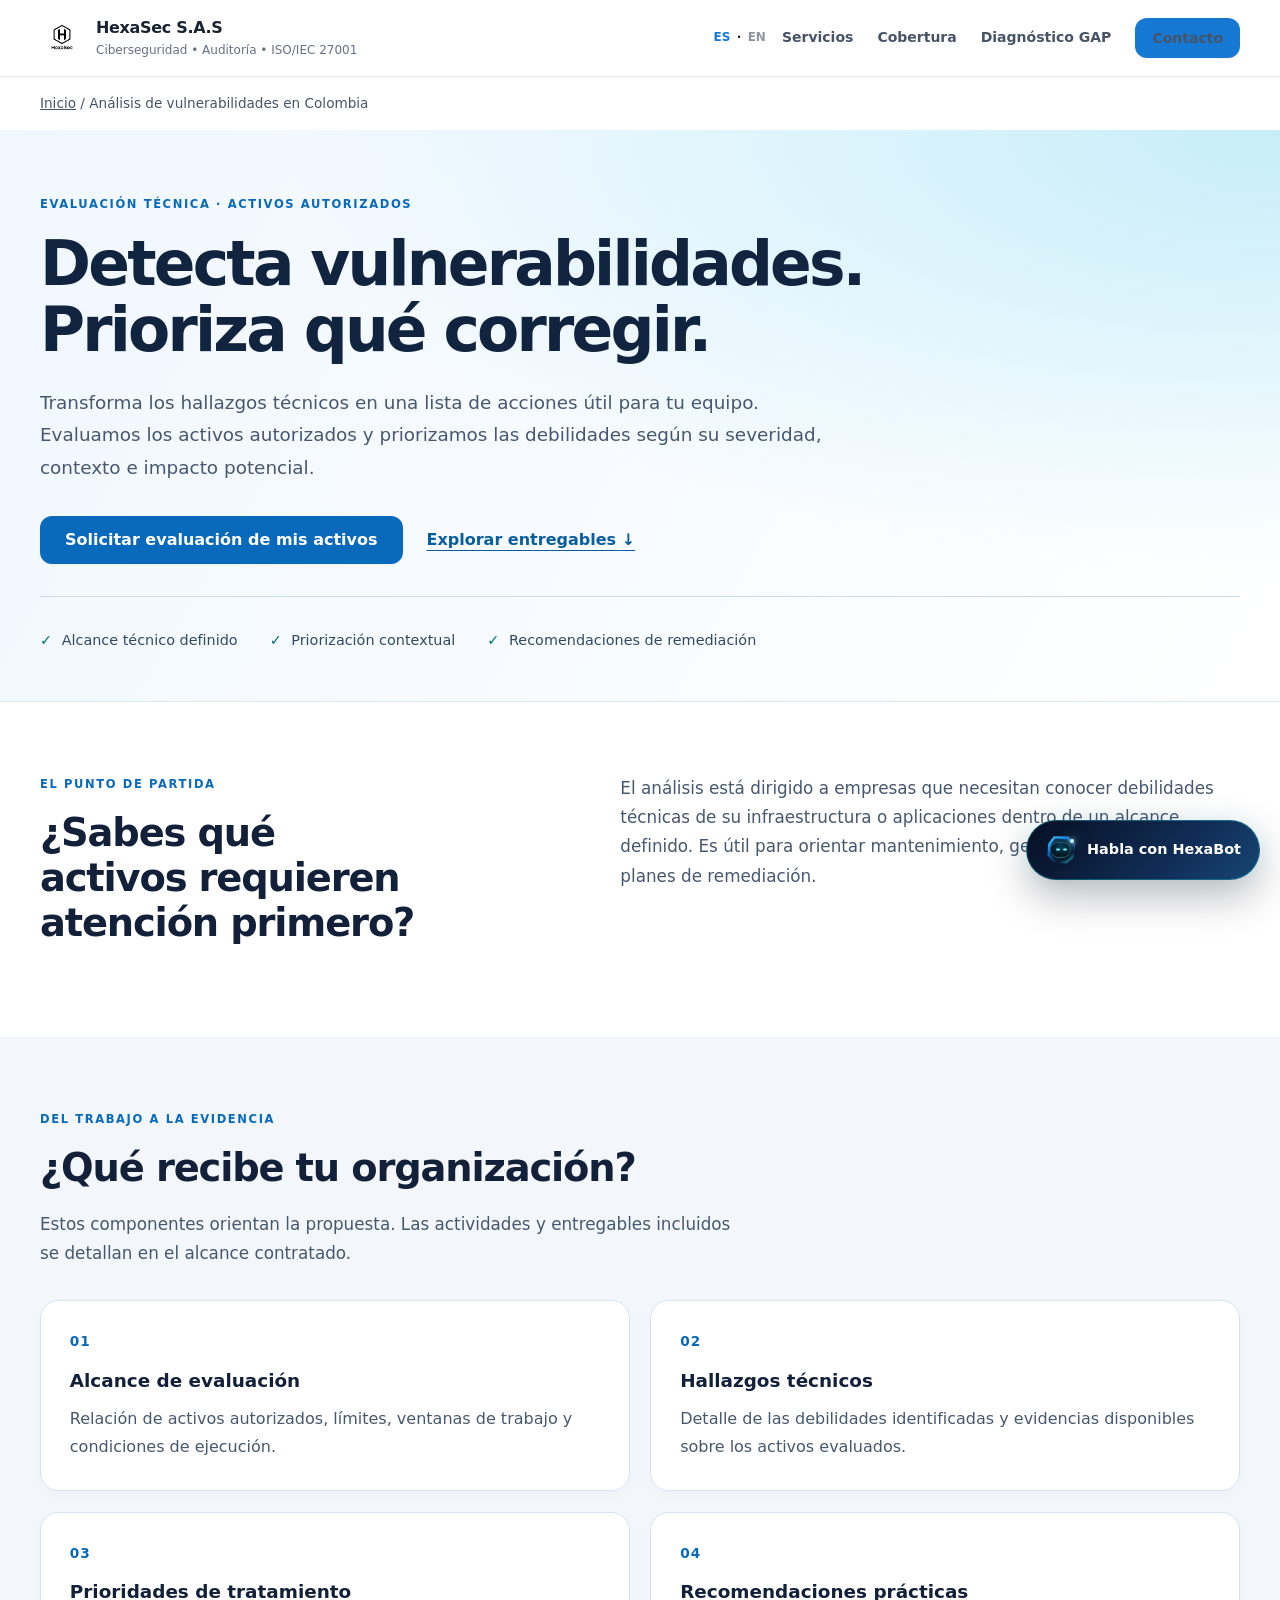
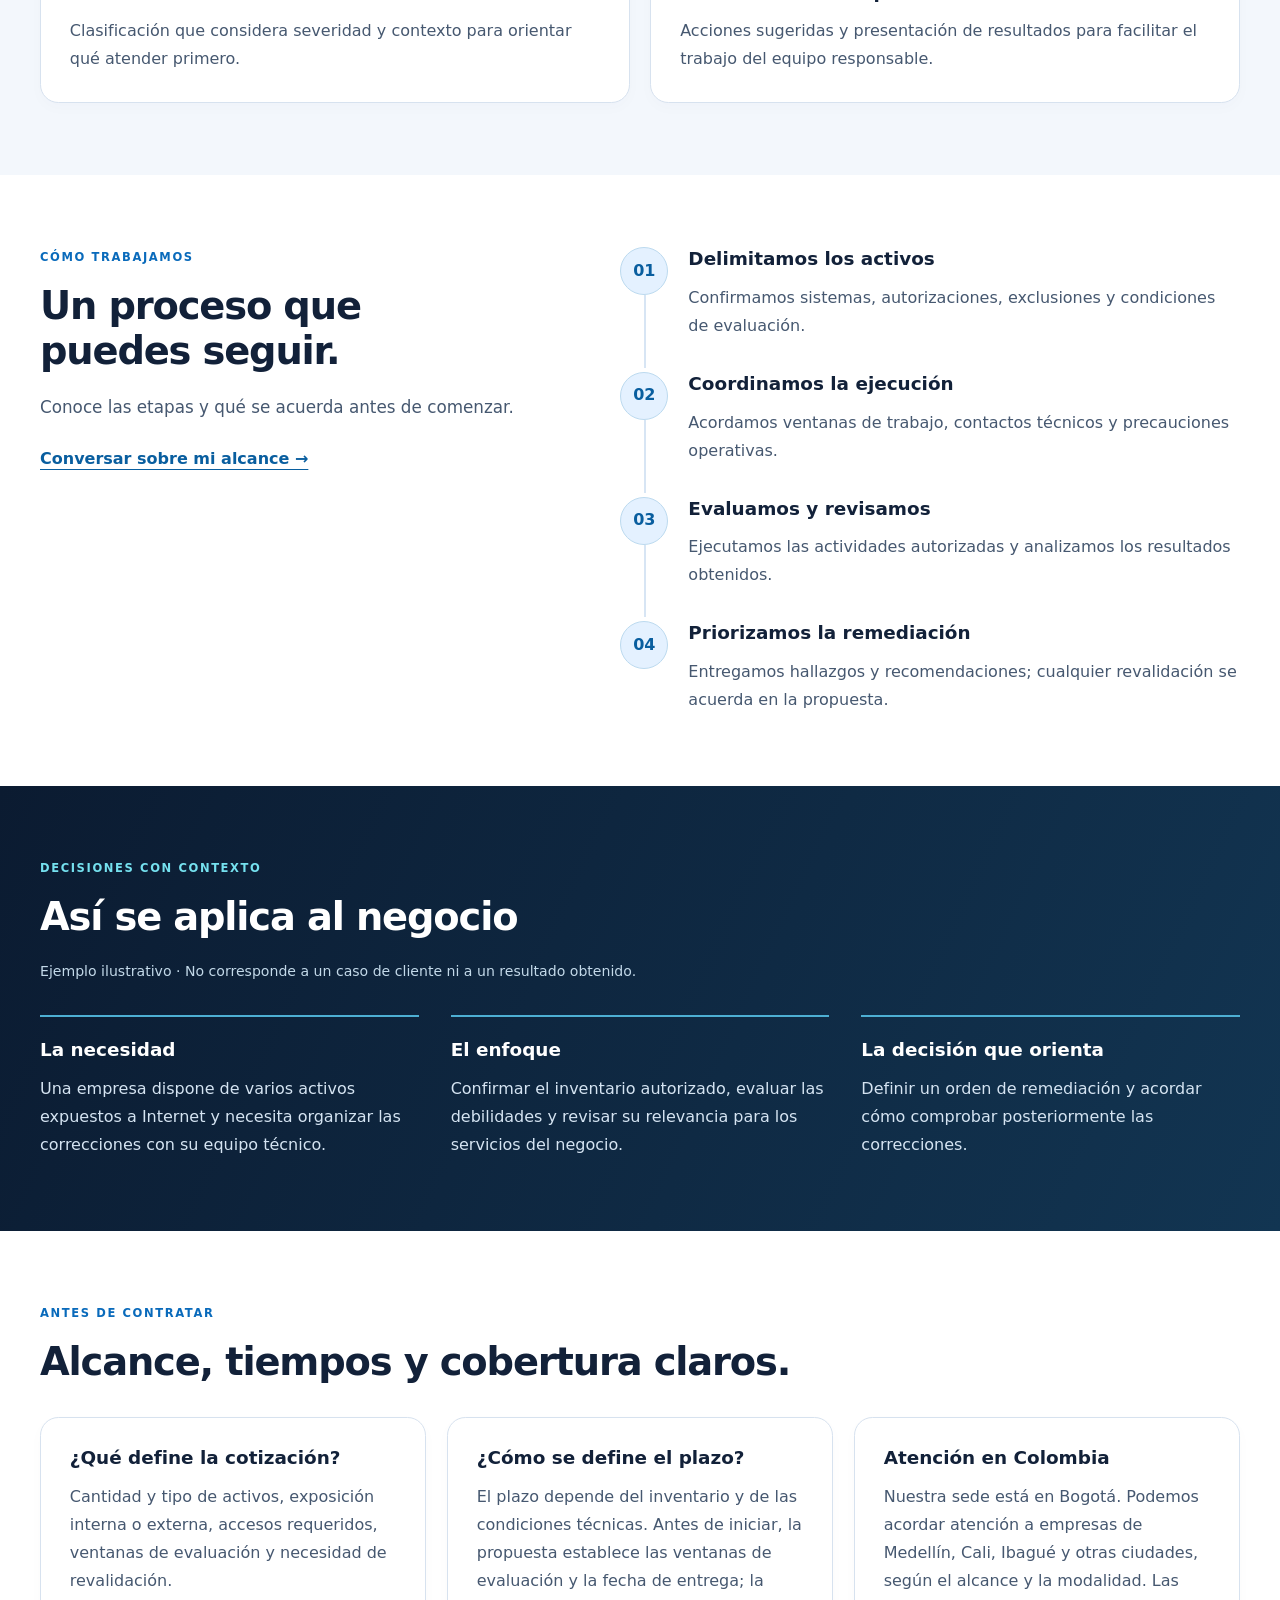
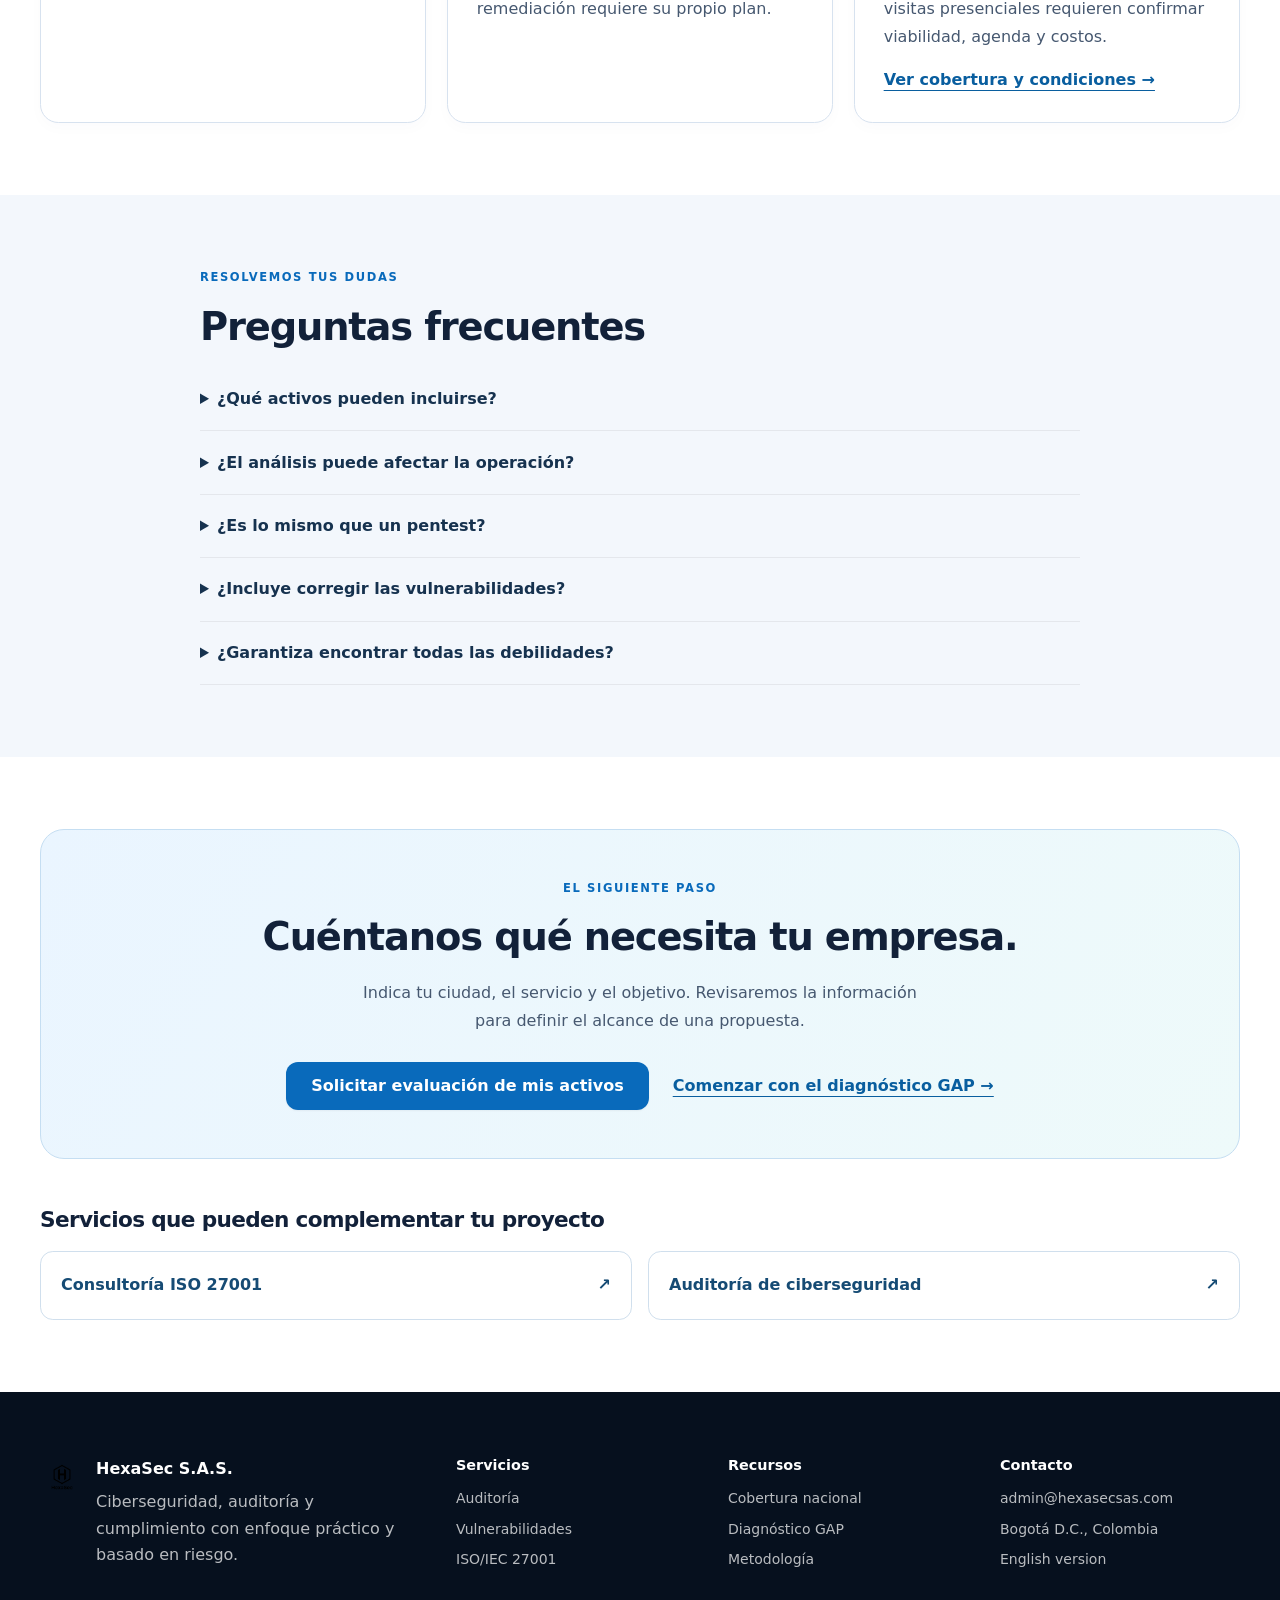
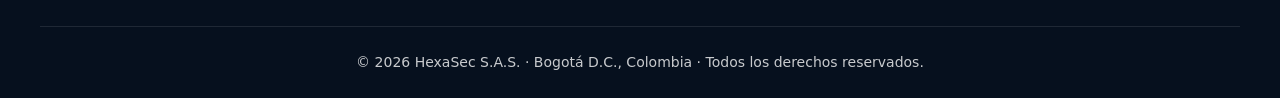
==== commit a35230e1: "Amplía páginas de servicios con entregables, etapas y preguntas frecuentes" ====
--- a/analisis-vulnerabilidades/index.html
+++ b/analisis-vulnerabilidades/index.html
@@ -1,4 +1,4 @@
-<!DOCTYPE html><html lang="es"><head><meta charset="utf-8"/><meta name="viewport" content="width=device-width, initial-scale=1"/><title>Análisis de vulnerabilidades en Colombia | HexaSec</title><meta name="description" content="Evaluamos los activos autorizados para detectar debilidades técnicas y orientar su tratamiento con base en severidad, contexto e impacto potencial."/><link rel="canonical" href="https://hexasecsas.com/analisis-vulnerabilidades/"/><link rel="stylesheet" href="/css/styles.css?v=24"/><link rel="stylesheet" href="/css/seo-pages.css?v=1"/><link rel="icon" href="/img/favicon.png"/><script type="application/ld+json">{"@context": "https://schema.org", "@type": "Service", "name": "Análisis de vulnerabilidades en Colombia", "url": "https://hexasecsas.com/analisis-vulnerabilidades/", "provider": {"@type": "Organization", "name": "HexaSec S.A.S.", "@id": "https://hexasecsas.com/#organization"}, "areaServed": {"@type": "Country", "name": "Colombia"}, "description": "Evaluamos los activos autorizados para detectar debilidades técnicas y orientar su tratamiento con base en severidad, contexto e impacto potencial."}</script></head><body><a class="skip-link" href="#contenido">Saltar al contenido</a><header class="header">
+<!DOCTYPE html><html lang="es"><head><meta charset="utf-8"/><meta name="viewport" content="width=device-width, initial-scale=1"/><title>Análisis de vulnerabilidades en Colombia | HexaSec</title><meta name="description" content="Análisis de vulnerabilidades para empresas en Colombia. Evalúa activos autorizados y recibe hallazgos técnicos, prioridades y recomendaciones de remediación."/><link rel="canonical" href="https://hexasecsas.com/analisis-vulnerabilidades/"/><link rel="stylesheet" href="/css/styles.css?v=24"/><link rel="stylesheet" href="/css/seo-pages.css?v=1"/><link rel="icon" href="/img/favicon.png"/><script type="application/ld+json">{"@context": "https://schema.org", "@type": "Service", "name": "Análisis de vulnerabilidades en Colombia", "url": "https://hexasecsas.com/analisis-vulnerabilidades/", "provider": {"@type": "Organization", "name": "HexaSec S.A.S.", "@id": "https://hexasecsas.com/#organization"}, "areaServed": {"@type": "Country", "name": "Colombia"}, "description": "Evaluamos los activos autorizados para detectar debilidades técnicas y orientar su tratamiento con base en severidad, contexto e impacto potencial."}</script><link rel="stylesheet" href="/css/service-detail.css?v=1"/></head><body><a class="skip-link" href="#contenido">Saltar al contenido</a><header class="header">
 <div class="container header__inner">
 <a aria-label="HexaSec S.A.S inicio" class="brand" href="/">
 <img alt="Logo HexaSec S.A.S" class="brand__logo" loading="eager" src="/img/H.png"/>
@@ -30,7 +30,17 @@
 <a href="/gap/index.html">Diagnóstico GAP</a>
 <a class="btn nav__contacto btn--motion" href="/#contacto">Contacto</a>
 </nav>
-</header><main id="contenido"><nav aria-label="Ruta de navegación" class="container seo-breadcrumb"><a href="/">Inicio</a><span aria-hidden="true"> / </span><span>Análisis de vulnerabilidades en Colombia</span></nav><section class="hero hero--motion seo-hero"><div class="container"><p class="pill">Convierte los hallazgos técnicos en prioridades de remediación.</p><h1>Identifica y prioriza vulnerabilidades en tus activos.</h1><p class="lead">Evaluamos los activos autorizados para detectar debilidades técnicas y orientar su tratamiento con base en severidad, contexto e impacto potencial.</p><div class="hero__actions"><a class="btn" href="/?servicio=vulnerabilidades&amp;origen=analisis-vulnerabilidades#contacto">Solicitar evaluación de mis activos</a><a class="btn btn--ghost" href="/cobertura/">Consultar cobertura</a></div></div></section><section class="section"><div class="container seo-grid"><article class="service"><h2>¿Cuándo necesitas este análisis?</h2><p>Cuando quieres conocer las debilidades de tus activos y definir qué corregir primero dentro de un alcance técnico concreto.</p></article><article class="service"><h2>¿Cómo se desarrolla?</h2><p>Definimos activos y ventanas de evaluación, ejecutamos las actividades autorizadas, revisamos resultados y presentamos las prioridades.</p></article><article class="service"><h2>¿Qué recibe tu organización?</h2><p>Hallazgos sobre los activos evaluados, nivel de severidad y recomendaciones de remediación. Cualquier revalidación se acuerda expresamente.</p></article></div></section><section class="section section--dark"><div class="container"><h2>Un alcance claro desde el inicio</h2><p>Revisamos tu necesidad, acordamos las actividades y entregables, y presentamos una propuesta. Nuestra sede está en Bogotá; atendemos empresas en Colombia según la modalidad y condiciones definidas para cada proyecto.</p><a class="btn" href="/?servicio=vulnerabilidades&amp;origen=analisis-vulnerabilidades#contacto">Hablar de mi proyecto</a></div></section><section class="section"><div class="container seo-faq"><h2>Preguntas frecuentes</h2><details><summary>¿Qué activos se evalúan?</summary><p>Únicamente los incluidos en la propuesta y autorizados por el responsable correspondiente.</p></details><details><summary>¿Se detectan todas las vulnerabilidades?</summary><p>Los resultados corresponden al alcance, técnicas y momento de la evaluación; no se garantiza detectar todas las debilidades.</p></details><details><summary>¿Se incluye la corrección?</summary><p>La remediación y las verificaciones posteriores se definen en la propuesta. No se incluyen automáticamente en el análisis.</p></details></div></section></main><footer class="footer"><div class="container footer__grid"><div class="footer__brand"><div class="brand brand--footer"><img alt="" class="brand__logo" src="/img/H.png"/><div><strong>HexaSec S.A.S.</strong><p>Ciberseguridad, auditoría y cumplimiento con enfoque práctico y basado en riesgo.</p></div></div></div><div><h3>Servicios</h3><a href="/auditoria-ciberseguridad/">Auditoría</a><a href="/analisis-vulnerabilidades/">Vulnerabilidades</a><a href="/consultoria-iso-27001/">ISO/IEC 27001</a></div><div><h3>Recursos</h3><a href="/cobertura/">Cobertura nacional</a><a href="/gap/index.html">Diagnóstico GAP</a><a href="/#metodo">Metodología</a></div><div><h3>Contacto</h3><a href="mailto:admin@hexasecsas.com">admin@hexasecsas.com</a><span>Bogotá D.C., Colombia</span><a href="/en/index.html">English version</a></div></div><div class="container footer__bottom"><span class="footer__legal">© <span id="year"></span> HexaSec S.A.S. · Bogotá D.C., Colombia · Todos los derechos reservados.</span></div></footer><script defer src="/js/script.js?v=seo1"></script><!-- HexaBot Widget v24 · animated avatar -->
+</header><main id="contenido" class="service-detail">
+<nav aria-label="Ruta de navegación" class="container seo-breadcrumb"><a href="/">Inicio</a><span aria-hidden="true"> / </span><span>Análisis de vulnerabilidades en Colombia</span></nav>
+<section class="sd-hero"><div class="container"><p class="sd-eyebrow">EVALUACIÓN TÉCNICA · ACTIVOS AUTORIZADOS</p><h1>Detecta vulnerabilidades. Prioriza qué corregir.</h1><p class="sd-intro">Transforma los hallazgos técnicos en una lista de acciones útil para tu equipo. Evaluamos los activos autorizados y priorizamos las debilidades según su severidad, contexto e impacto potencial.</p><div class="sd-actions"><a class="btn" href="/?servicio=vulnerabilidades&amp;origen=analisis-vulnerabilidades#contacto">Solicitar evaluación de mis activos</a><a class="sd-secondary" href="#entregables">Explorar entregables <span aria-hidden="true">↓</span></a></div><ul class="sd-benefits"><li>Alcance técnico definido</li><li>Priorización contextual</li><li>Recomendaciones de remediación</li></ul></div></section>
+<section class="sd-section"><div class="container sd-split"><div><p class="sd-eyebrow">EL PUNTO DE PARTIDA</p><h2>¿Sabes qué activos requieren atención primero?</h2></div><p class="sd-body">El análisis está dirigido a empresas que necesitan conocer debilidades técnicas de su infraestructura o aplicaciones dentro de un alcance definido. Es útil para orientar mantenimiento, gestión de exposición y planes de remediación.</p></div></section>
+<section class="sd-section sd-soft" id="entregables"><div class="container"><p class="sd-eyebrow">DEL TRABAJO A LA EVIDENCIA</p><h2>¿Qué recibe tu organización?</h2><p class="sd-body sd-max">Estos componentes orientan la propuesta. Las actividades y entregables incluidos se detallan en el alcance contratado.</p><div class="sd-grid"><article class="sd-card"><span class="sd-number" aria-hidden="true">01</span><h3>Alcance de evaluación</h3><p>Relación de activos autorizados, límites, ventanas de trabajo y condiciones de ejecución.</p></article><article class="sd-card"><span class="sd-number" aria-hidden="true">02</span><h3>Hallazgos técnicos</h3><p>Detalle de las debilidades identificadas y evidencias disponibles sobre los activos evaluados.</p></article><article class="sd-card"><span class="sd-number" aria-hidden="true">03</span><h3>Prioridades de tratamiento</h3><p>Clasificación que considera severidad y contexto para orientar qué atender primero.</p></article><article class="sd-card"><span class="sd-number" aria-hidden="true">04</span><h3>Recomendaciones prácticas</h3><p>Acciones sugeridas y presentación de resultados para facilitar el trabajo del equipo responsable.</p></article></div></div></section>
+<section class="sd-section"><div class="container sd-split"><div><p class="sd-eyebrow">CÓMO TRABAJAMOS</p><h2>Un proceso que puedes seguir.</h2><p class="sd-body">Conoce las etapas y qué se acuerda antes de comenzar.</p><a class="sd-link" href="/?servicio=vulnerabilidades&amp;origen=analisis-vulnerabilidades#contacto">Conversar sobre mi alcance →</a></div><ol class="sd-process"><li><span class="sd-step" aria-hidden="true">01</span><div><h3>Delimitamos los activos</h3><p>Confirmamos sistemas, autorizaciones, exclusiones y condiciones de evaluación.</p></div></li><li><span class="sd-step" aria-hidden="true">02</span><div><h3>Coordinamos la ejecución</h3><p>Acordamos ventanas de trabajo, contactos técnicos y precauciones operativas.</p></div></li><li><span class="sd-step" aria-hidden="true">03</span><div><h3>Evaluamos y revisamos</h3><p>Ejecutamos las actividades autorizadas y analizamos los resultados obtenidos.</p></div></li><li><span class="sd-step" aria-hidden="true">04</span><div><h3>Priorizamos la remediación</h3><p>Entregamos hallazgos y recomendaciones; cualquier revalidación se acuerda en la propuesta.</p></div></li></ol></div></section>
+<section class="sd-section sd-dark"><div class="container"><p class="sd-eyebrow">DECISIONES CON CONTEXTO</p><h2>Así se aplica al negocio</h2><p class="sd-example-label">Ejemplo ilustrativo · No corresponde a un caso de cliente ni a un resultado obtenido.</p><div class="sd-scenario"><article><h3>La necesidad</h3><p>Una empresa dispone de varios activos expuestos a Internet y necesita organizar las correcciones con su equipo técnico.</p></article><article><h3>El enfoque</h3><p>Confirmar el inventario autorizado, evaluar las debilidades y revisar su relevancia para los servicios del negocio.</p></article><article><h3>La decisión que orienta</h3><p>Definir un orden de remediación y acordar cómo comprobar posteriormente las correcciones.</p></article></div></div></section>
+<section class="sd-section"><div class="container"><p class="sd-eyebrow">ANTES DE CONTRATAR</p><h2>Alcance, tiempos y cobertura claros.</h2><div class="sd-planning"><article class="sd-card"><h3>¿Qué define la cotización?</h3><p>Cantidad y tipo de activos, exposición interna o externa, accesos requeridos, ventanas de evaluación y necesidad de revalidación.</p></article><article class="sd-card"><h3>¿Cómo se define el plazo?</h3><p>El plazo depende del inventario y de las condiciones técnicas. Antes de iniciar, la propuesta establece las ventanas de evaluación y la fecha de entrega; la remediación requiere su propio plan.</p></article><article class="sd-card"><h3>Atención en Colombia</h3><p>Nuestra sede está en Bogotá. Podemos acordar atención a empresas de Medellín, Cali, Ibagué y otras ciudades, según el alcance y la modalidad. Las visitas presenciales requieren confirmar viabilidad, agenda y costos.</p><a class="sd-link" href="/cobertura/">Ver cobertura y condiciones →</a></article></div></div></section>
+<section class="sd-section sd-soft"><div class="container seo-faq"><p class="sd-eyebrow">RESOLVEMOS TUS DUDAS</p><h2>Preguntas frecuentes</h2><details><summary>¿Qué activos pueden incluirse?</summary><p>La viabilidad se revisa a partir del inventario: por ejemplo, servidores, servicios expuestos o aplicaciones. Solo se evalúan los activos expresamente autorizados e incluidos en la propuesta.</p></details><details><summary>¿El análisis puede afectar la operación?</summary><p>Las actividades técnicas pueden implicar riesgos operativos. Por eso se acuerdan técnicas, ventanas de trabajo y contactos responsables antes de ejecutar la evaluación.</p></details><details><summary>¿Es lo mismo que un pentest?</summary><p>No. Un análisis de vulnerabilidades identifica y prioriza debilidades. Las pruebas de penetración tienen objetivos y técnicas adicionales que requieren un alcance y una autorización específicos.</p></details><details><summary>¿Incluye corregir las vulnerabilidades?</summary><p>La corrección no se incluye automáticamente. La propuesta detalla si contempla acompañamiento, remediación o una evaluación posterior para revisar las acciones realizadas.</p></details><details><summary>¿Garantiza encontrar todas las debilidades?</summary><p>No. Los resultados corresponden a los activos, técnicas y momento de la evaluación. Deben integrarse con la gestión continua de seguridad de la organización.</p></details></div></section>
+<section class="sd-section"><div class="container"><div class="sd-cta"><p class="sd-eyebrow">EL SIGUIENTE PASO</p><h2>Cuéntanos qué necesita tu empresa.</h2><p>Indica tu ciudad, el servicio y el objetivo. Revisaremos la información para definir el alcance de una propuesta.</p><div class="sd-actions"><a class="btn" href="/?servicio=vulnerabilidades&amp;origen=analisis-vulnerabilidades#contacto">Solicitar evaluación de mis activos</a><a class="sd-secondary" href="/gap/index.html">Comenzar con el diagnóstico GAP →</a></div></div><h2 class="sd-related-title">Servicios que pueden complementar tu proyecto</h2><div class="sd-related-grid"><a class="sd-related" href="/consultoria-iso-27001/"><span>Consultoría ISO 27001</span><span aria-hidden="true">↗</span></a><a class="sd-related" href="/auditoria-ciberseguridad/"><span>Auditoría de ciberseguridad</span><span aria-hidden="true">↗</span></a></div></div></section>
+</main><footer class="footer"><div class="container footer__grid"><div class="footer__brand"><div class="brand brand--footer"><img alt="" class="brand__logo" src="/img/H.png"/><div><strong>HexaSec S.A.S.</strong><p>Ciberseguridad, auditoría y cumplimiento con enfoque práctico y basado en riesgo.</p></div></div></div><div><h3>Servicios</h3><a href="/auditoria-ciberseguridad/">Auditoría</a><a href="/analisis-vulnerabilidades/">Vulnerabilidades</a><a href="/consultoria-iso-27001/">ISO/IEC 27001</a></div><div><h3>Recursos</h3><a href="/cobertura/">Cobertura nacional</a><a href="/gap/index.html">Diagnóstico GAP</a><a href="/#metodo">Metodología</a></div><div><h3>Contacto</h3><a href="mailto:admin@hexasecsas.com">admin@hexasecsas.com</a><span>Bogotá D.C., Colombia</span><a href="/en/index.html">English version</a></div></div><div class="container footer__bottom"><span class="footer__legal">© <span id="year"></span> HexaSec S.A.S. · Bogotá D.C., Colombia · Todos los derechos reservados.</span></div></footer><script defer src="/js/script.js?v=seo1"></script><!-- HexaBot Widget v24 · animated avatar -->
 <div id="hexabot-widget" data-lang="es">
   <button id="hexabot-toggle" type="button" aria-label="Abrir chat de HexaBot" aria-controls="hexabot-panel" aria-expanded="false">
     <span class="hexabot-toggle__avatar" aria-hidden="true"><span class="hexabot-core hexabot-core--toggle"><span class="hexabot-face"><span class="hexabot-eye"></span><span class="hexabot-eye"></span></span><span class="hexabot-core__spark"></span></span></span>
--- a/css/seo-pages.css
+++ b/css/seo-pages.css
@@ -1 +1,22 @@
-.seo-hero h1{max-width:20ch;font-size:clamp(2.1rem,4.5vw,3.5rem)}.seo-hero .lead{max-width:65ch}.seo-hero .pill{white-space:normal;line-height:1.6}.seo-breadcrumb{padding-block:1rem;color:var(--gray-600);font-size:.85rem}.seo-breadcrumb a{text-decoration:underline}.seo-grid{display:grid;grid-template-columns:repeat(3,minmax(0,1fr));gap:1.5rem}.seo-grid h2{font-size:1.35rem}.seo-faq{max-width:55rem}.seo-faq details{border-bottom:1px solid var(--gray-200);padding:1.2rem 0}.seo-faq summary{font-weight:700;cursor:pointer}.seo-links{list-style:none;padding:0;display:grid;gap:1rem}.seo-links a{text-decoration:underline;text-underline-offset:.3em}.seo-hero .hero__actions{flex-wrap:wrap}@media(max-width:800px){.seo-grid{grid-template-columns:1fr}}+.seo-hero h1{max-width:20ch;font-size:clamp(2.1rem,4.5vw,3.5rem)}.seo-hero .lead{max-width:65ch}.seo-hero .pill{white-space:normal;line-height:1.6}.seo-breadcrumb{padding-block:1rem;color:var(--gray-600);font-size:.85rem}.seo-breadcrumb a{text-decoration:underline}.seo-grid{display:grid;grid-template-columns:repeat(3,minmax(0,1fr));gap:1.5rem}.seo-grid h2{font-size:1.35rem}.seo-faq{max-width:55rem}.seo-faq details{border-bottom:1px solid var(--gray-200);padding:1.2rem 0}.seo-faq summary{font-weight:700;cursor:pointer}.seo-links{list-style:none;padding:0;display:grid;gap:1rem}.seo-links a{text-decoration:underline;text-underline-offset:.3em}.seo-hero .hero__actions{flex-wrap:wrap}@media(max-width:800px){.seo-grid{grid-template-columns:1fr}}
+/* Coverage service selector: scoped to avoid changing other service pages. */
+.coverage-services{background:radial-gradient(ellipse at 50% 0,rgba(21,120,211,.2),transparent 65%),#061222}
+.coverage-services__eyebrow{text-align:center;color:#6ce4ef;font-size:.75rem;font-weight:800;letter-spacing:.14em;margin:0 0 1rem}
+.coverage-services h2{max-width:26ch;margin:0 auto;line-height:1.15}
+.coverage-services__intro{max-width:42rem;text-align:center;margin:1.25rem auto 2.75rem;color:#bdcde0;line-height:1.7}
+.coverage-services__grid{display:grid;grid-template-columns:repeat(3,minmax(0,1fr));gap:1.5rem;list-style:none;padding:0;margin:0}
+.coverage-services__grid>li{min-width:0;display:flex}
+.coverage-service{--card-accent:#70e2ee;display:flex;flex-direction:column;align-items:flex-start;width:100%;padding:2rem;border:1px solid #304b68;border-top:3px solid var(--card-accent);border-radius:1.4rem;background:linear-gradient(150deg,#162c46,#0c1b2e);color:#fff;text-decoration:none;box-shadow:0 12px 30px #0002;transition:transform .2s,border-color .2s,box-shadow .2s}
+.coverage-service--audit{--card-accent:#91baff}.coverage-service--scan{--card-accent:#c3b0ff}
+.coverage-service:hover{transform:translateY(-6px);border-color:var(--card-accent);box-shadow:0 20px 40px #0004;text-decoration:none}
+.coverage-service:focus-visible{outline:3px solid #fff;outline-offset:5px}
+.coverage-service__icon{display:grid;place-items:center;width:3.6rem;height:3.6rem;border:1px solid #42607e;border-radius:1rem;color:var(--card-accent);background:#203c56;margin-bottom:1.75rem}
+.coverage-service__icon svg{width:2rem;height:2rem}
+.coverage-service__category{color:var(--card-accent);font-size:.72rem;letter-spacing:.08em;text-transform:uppercase;font-weight:800;margin-bottom:.8rem}
+.coverage-service h3{font-size:1.5rem;line-height:1.3;color:#fff;margin:0 0 1rem}
+.coverage-service p{color:#cad7e7;line-height:1.7;margin:0 0 1.5rem}
+.coverage-service__outcome{color:#e2eaf5;font-size:.8rem;margin-top:auto;margin-bottom:1.5rem;padding:.4rem .7rem;border-radius:.5rem;background:#243b54}
+.coverage-service__action{display:flex;align-items:center;justify-content:space-between;gap:.8rem;width:100%;padding:.9rem 1rem;background:var(--card-accent);border-radius:.7rem;color:#071725;font-weight:800;font-size:.9rem}
+.coverage-service__action>span{font-size:1.3rem;line-height:1}
+@media(max-width:900px){.coverage-services__grid{grid-template-columns:1fr}.coverage-service{padding:1.5rem}.coverage-service__icon{margin-bottom:1.25rem}.coverage-services__intro{margin-bottom:2rem}}
+@media(prefers-reduced-motion:reduce){.coverage-service{transition:none}.coverage-service:hover{transform:none}}
--- a/css/service-detail.css
+++ b/css/service-detail.css
@@ -0,0 +1,32 @@
+/* Editorial service content. Isolated from the contact form and HexaBot. */
+.service-detail{--sd-ink:#122139;--sd-muted:#465870;--sd-blue:#096abb;color:var(--sd-ink)}
+.service-detail h2{text-align:left;font-size:clamp(1.8rem,3vw,2.5rem);line-height:1.18;margin:0 0 1.2rem;letter-spacing:-.03em}
+.service-detail h3{font-size:1.15rem;line-height:1.35;margin:0 0 .75rem;color:var(--sd-ink)}
+.service-detail p{line-height:1.75}
+.service-detail .sd-eyebrow{font-size:.72rem;font-weight:800;letter-spacing:.14em;color:var(--sd-blue);margin:0 0 1rem}
+.sd-hero{position:relative;padding:4rem 0 3rem;background:radial-gradient(ellipse at 100% 0,#c6edf9 0,transparent 55%),linear-gradient(120deg,#f0f7ff,#fff);border-bottom:1px solid #dbe7f2}
+.sd-hero h1{font-size:clamp(2.3rem,4.8vw,4rem);line-height:1.08;letter-spacing:-.045em;max-width:23ch;margin:0 0 1.5rem;color:#10243f}
+.sd-intro{font-size:1.15rem;max-width:68ch;color:var(--sd-muted);margin:0 0 2rem}
+.sd-actions{display:flex;align-items:center;gap:1.5rem;flex-wrap:wrap}
+.service-detail .btn{white-space:normal;text-align:center;background:#096abb;color:white}
+.service-detail a:focus-visible,.service-detail summary:focus-visible{outline:3px solid #086eb9;outline-offset:5px}
+.sd-secondary,.sd-link{font-weight:750;color:#095e9f;text-decoration:underline;text-underline-offset:.3em}
+.sd-benefits{list-style:none;padding:2rem 0 0;margin:2rem 0 0;display:flex;flex-wrap:wrap;gap:1rem 2rem;border-top:1px solid #cbddea;font-size:.9rem;color:#314966}
+.sd-benefits li::before{content:'✓';color:#00746c;font-weight:900;margin-right:.6rem}
+.sd-section{padding:4.5rem 0;scroll-margin-top:7rem;background:#fff}
+.sd-soft{background:#f3f7fc}
+.sd-split{display:grid;grid-template-columns:1fr 1.2fr;gap:4rem;align-items:start}
+.sd-body{color:var(--sd-muted);font-size:1.05rem;margin:0 0 1.5rem}.sd-max{max-width:65ch}
+.sd-grid{display:grid;grid-template-columns:repeat(2,minmax(0,1fr));gap:1.3rem;margin-top:2rem}
+.sd-card{padding:1.8rem;border:1px solid #d7e2ef;border-radius:1.15rem;background:#fff;box-shadow:0 5px 15px #19345205}
+.sd-card p{color:var(--sd-muted);margin:0}.sd-number{display:block;font-weight:850;font-size:.85rem;color:#096abb;letter-spacing:.08em;margin-bottom:1rem}
+.sd-process{list-style:none;padding:0;margin:0}.sd-process li{display:flex;gap:1.25rem;padding:0 0 2rem;position:relative}.sd-process li:not(:last-child)::before{content:'';position:absolute;top:3rem;bottom:.25rem;left:1.45rem;border-left:2px solid #d7e5f4}.sd-process li:last-child{padding-bottom:0}
+.sd-step{display:grid;place-items:center;flex-shrink:0;width:3rem;height:3rem;border-radius:50%;background:#e4f1ff;color:#095e9f;font-weight:850;border:1px solid #bcdaef}.sd-process p{margin:0;color:var(--sd-muted)}
+.sd-dark{background:linear-gradient(115deg,#0b1b31,#123552);color:white}.sd-dark h2,.sd-dark h3{color:#fff}.service-detail .sd-dark .sd-eyebrow{color:#75e1ef}.sd-example-label{color:#c3d9e9;font-size:.88rem;margin:0 0 2rem}
+.sd-scenario{display:grid;grid-template-columns:repeat(3,minmax(0,1fr));gap:2rem}.sd-scenario article{border-top:2px solid #4dafd3;padding-top:1.3rem}.sd-scenario p{color:#d5e4f2;margin:0}
+.sd-planning{display:grid;grid-template-columns:repeat(3,minmax(0,1fr));gap:1.3rem;margin-top:2rem}.sd-planning .sd-link{display:inline-block;margin-top:1rem}
+.service-detail .seo-faq details p{color:var(--sd-muted);margin:.8rem 0 0}.service-detail .seo-faq summary{line-height:1.5;color:#16324f}
+.sd-cta{padding:3rem;border-radius:1.5rem;border:1px solid #c5def2;background:linear-gradient(120deg,#eaf5ff,#eefafa);text-align:center}.sd-cta h2{text-align:center}.sd-cta>p:not(.sd-eyebrow){max-width:58ch;margin:0 auto 1.7rem;color:var(--sd-muted)}.sd-cta .sd-actions{justify-content:center}
+.service-detail .sd-related-title{font-size:1.35rem;margin:3rem 0 1.2rem}.sd-related-grid{display:grid;grid-template-columns:1fr 1fr;gap:1rem}.sd-related{display:flex;align-items:center;justify-content:space-between;gap:1rem;border:1px solid #d0dfed;padding:1.25rem;border-radius:.8rem;color:#164b74;font-weight:750}.sd-related:hover{background:#eef6fd}
+@media(max-width:800px){.sd-hero{padding:2.5rem 0}.sd-section{padding:3rem 0}.sd-split,.sd-planning,.sd-scenario{grid-template-columns:1fr;gap:1.5rem}.sd-grid{gap:1rem}.sd-cta{padding:2rem 1.25rem}.sd-benefits{gap:.8rem;flex-direction:column}}
+@media(max-width:520px){.sd-grid,.sd-related-grid{grid-template-columns:1fr}.sd-card{padding:1.4rem}.sd-actions{align-items:stretch;flex-direction:column;gap:1.2rem}.sd-secondary{text-align:center}.sd-hero h1{font-size:2.35rem}.sd-benefits{margin-top:1.5rem;padding-top:1.5rem}}
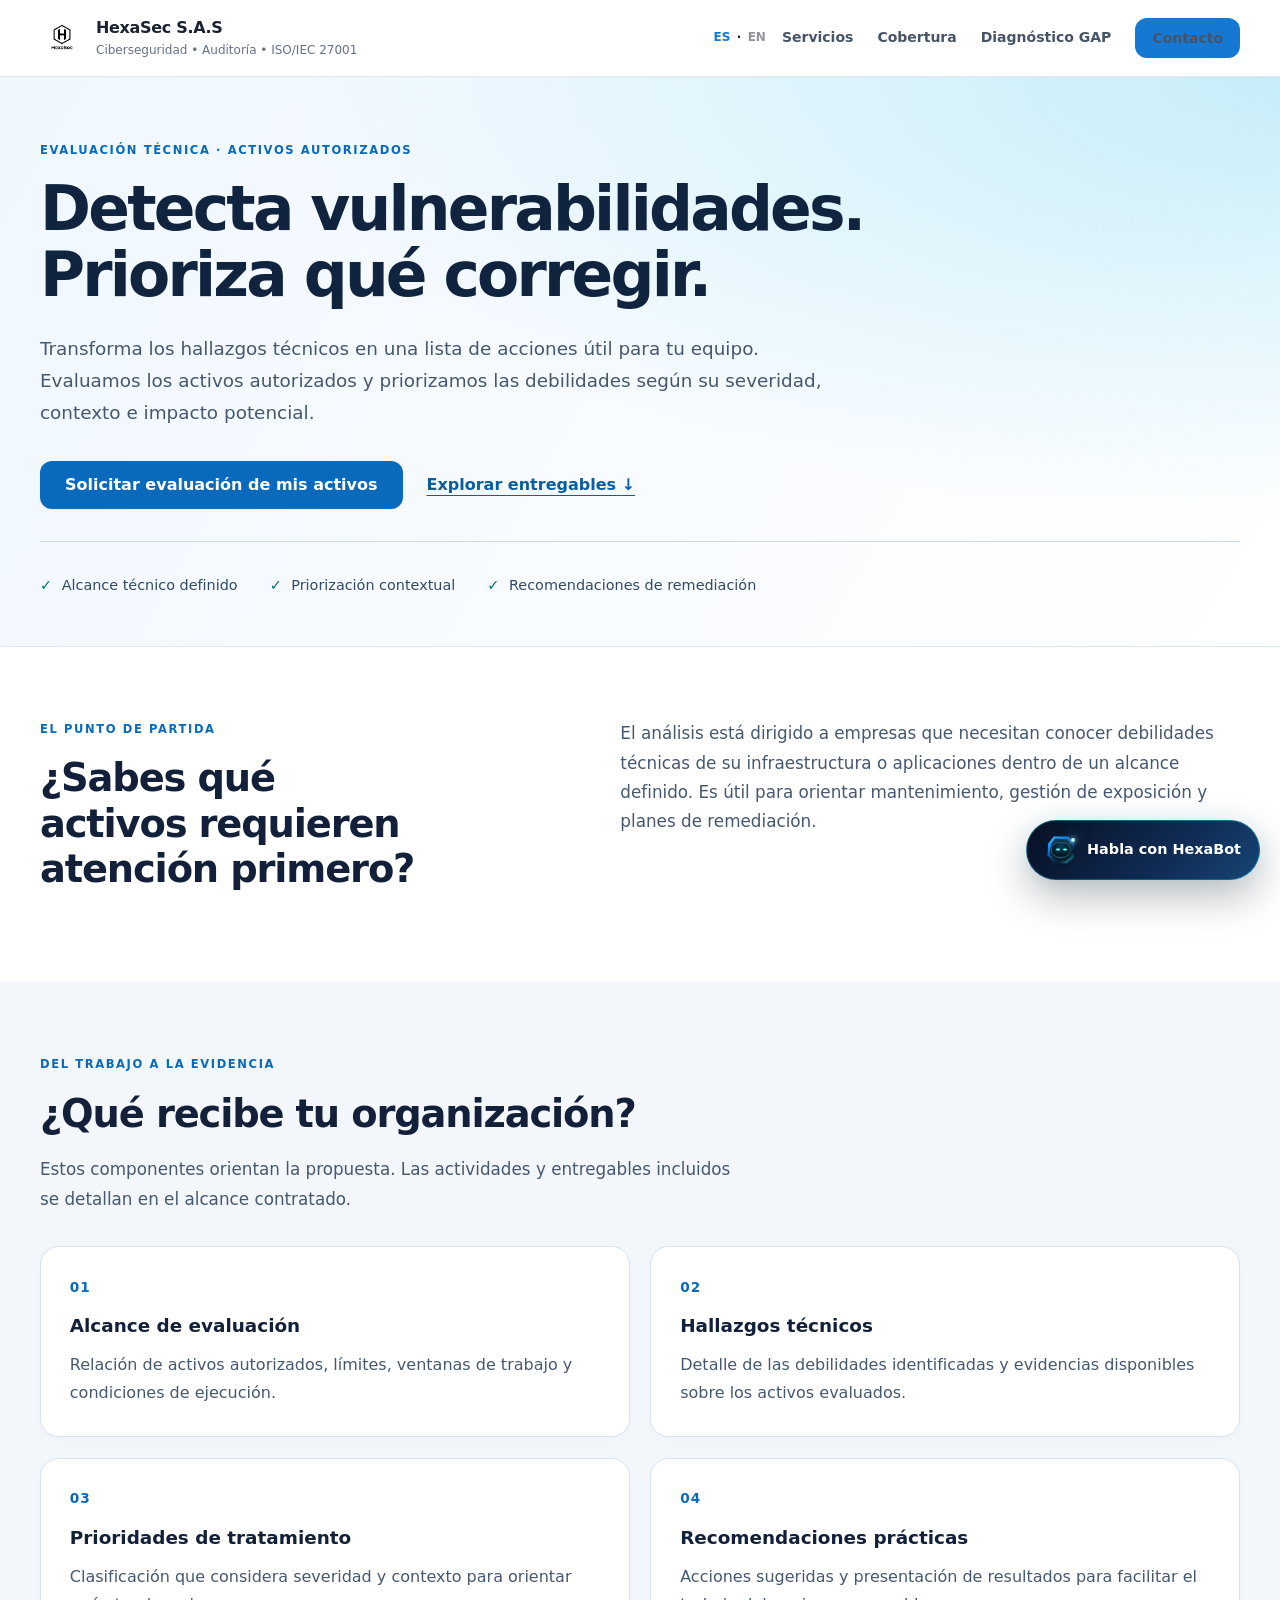
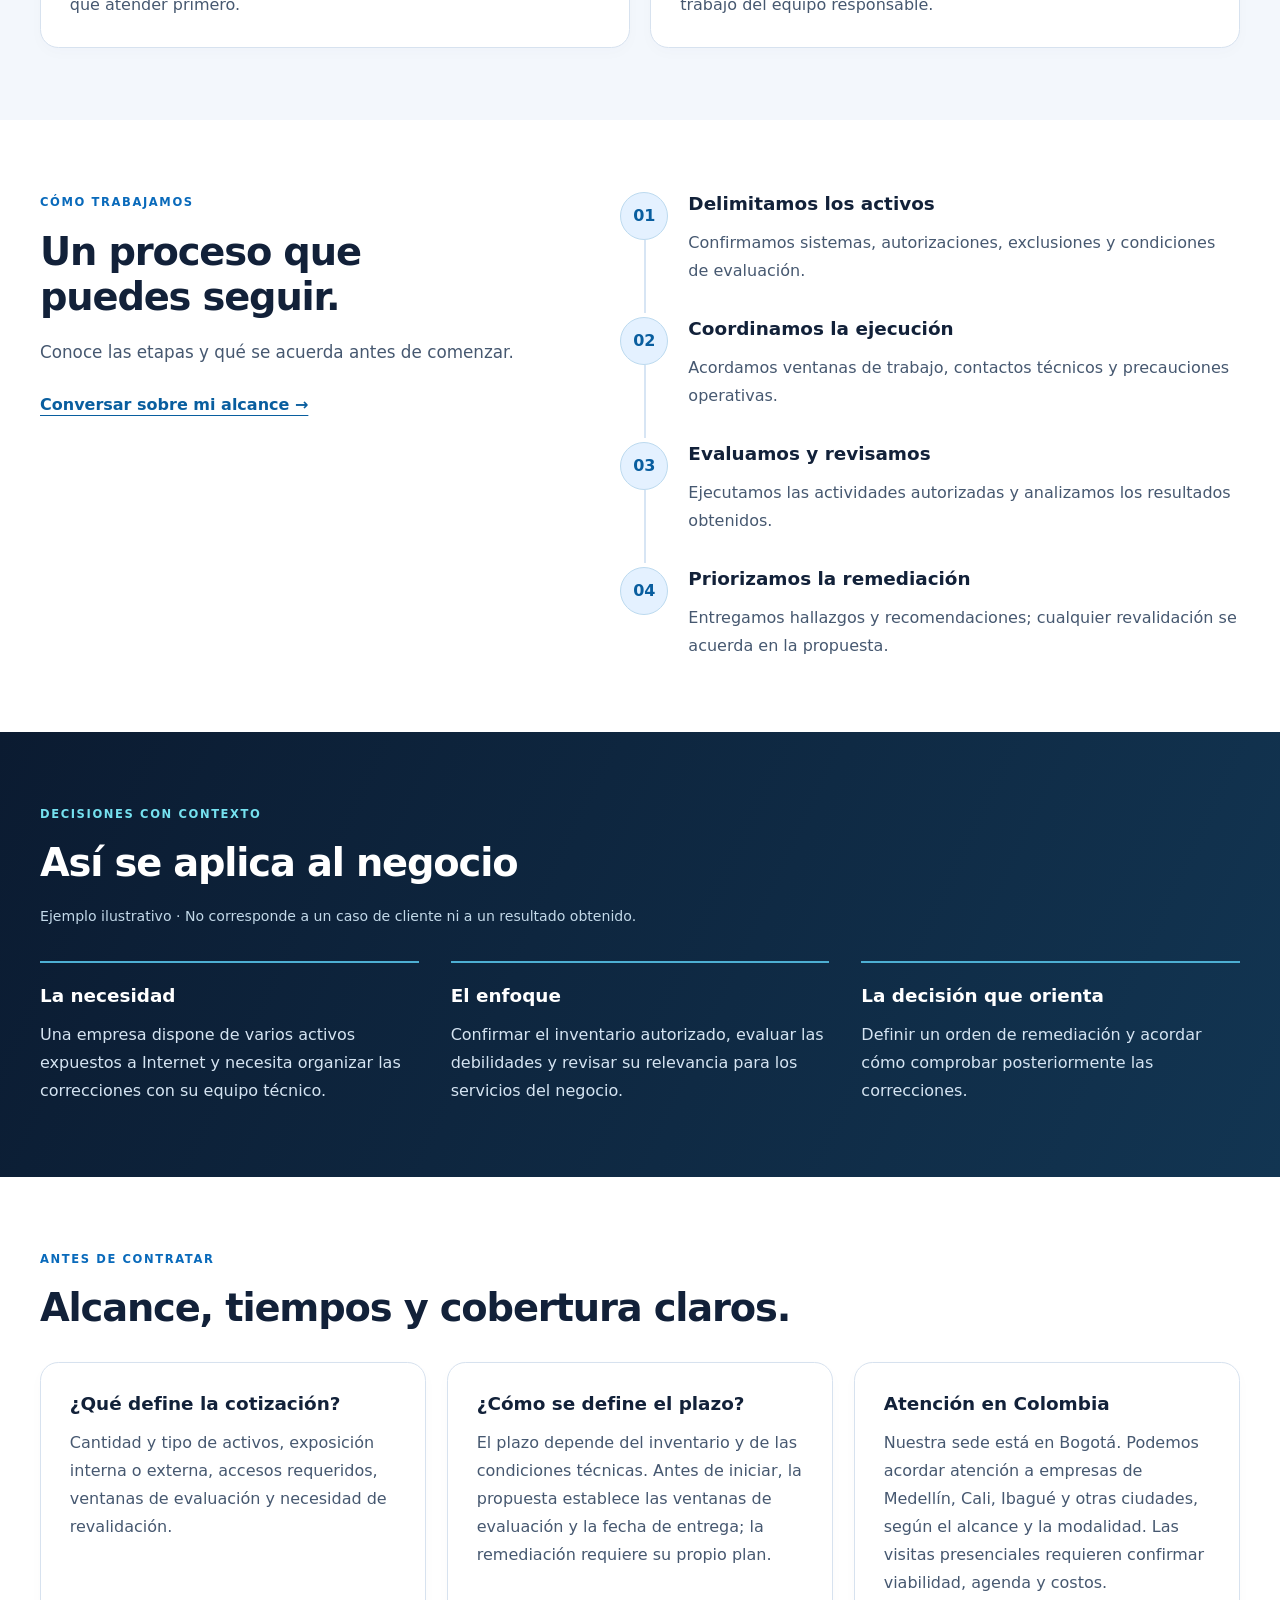
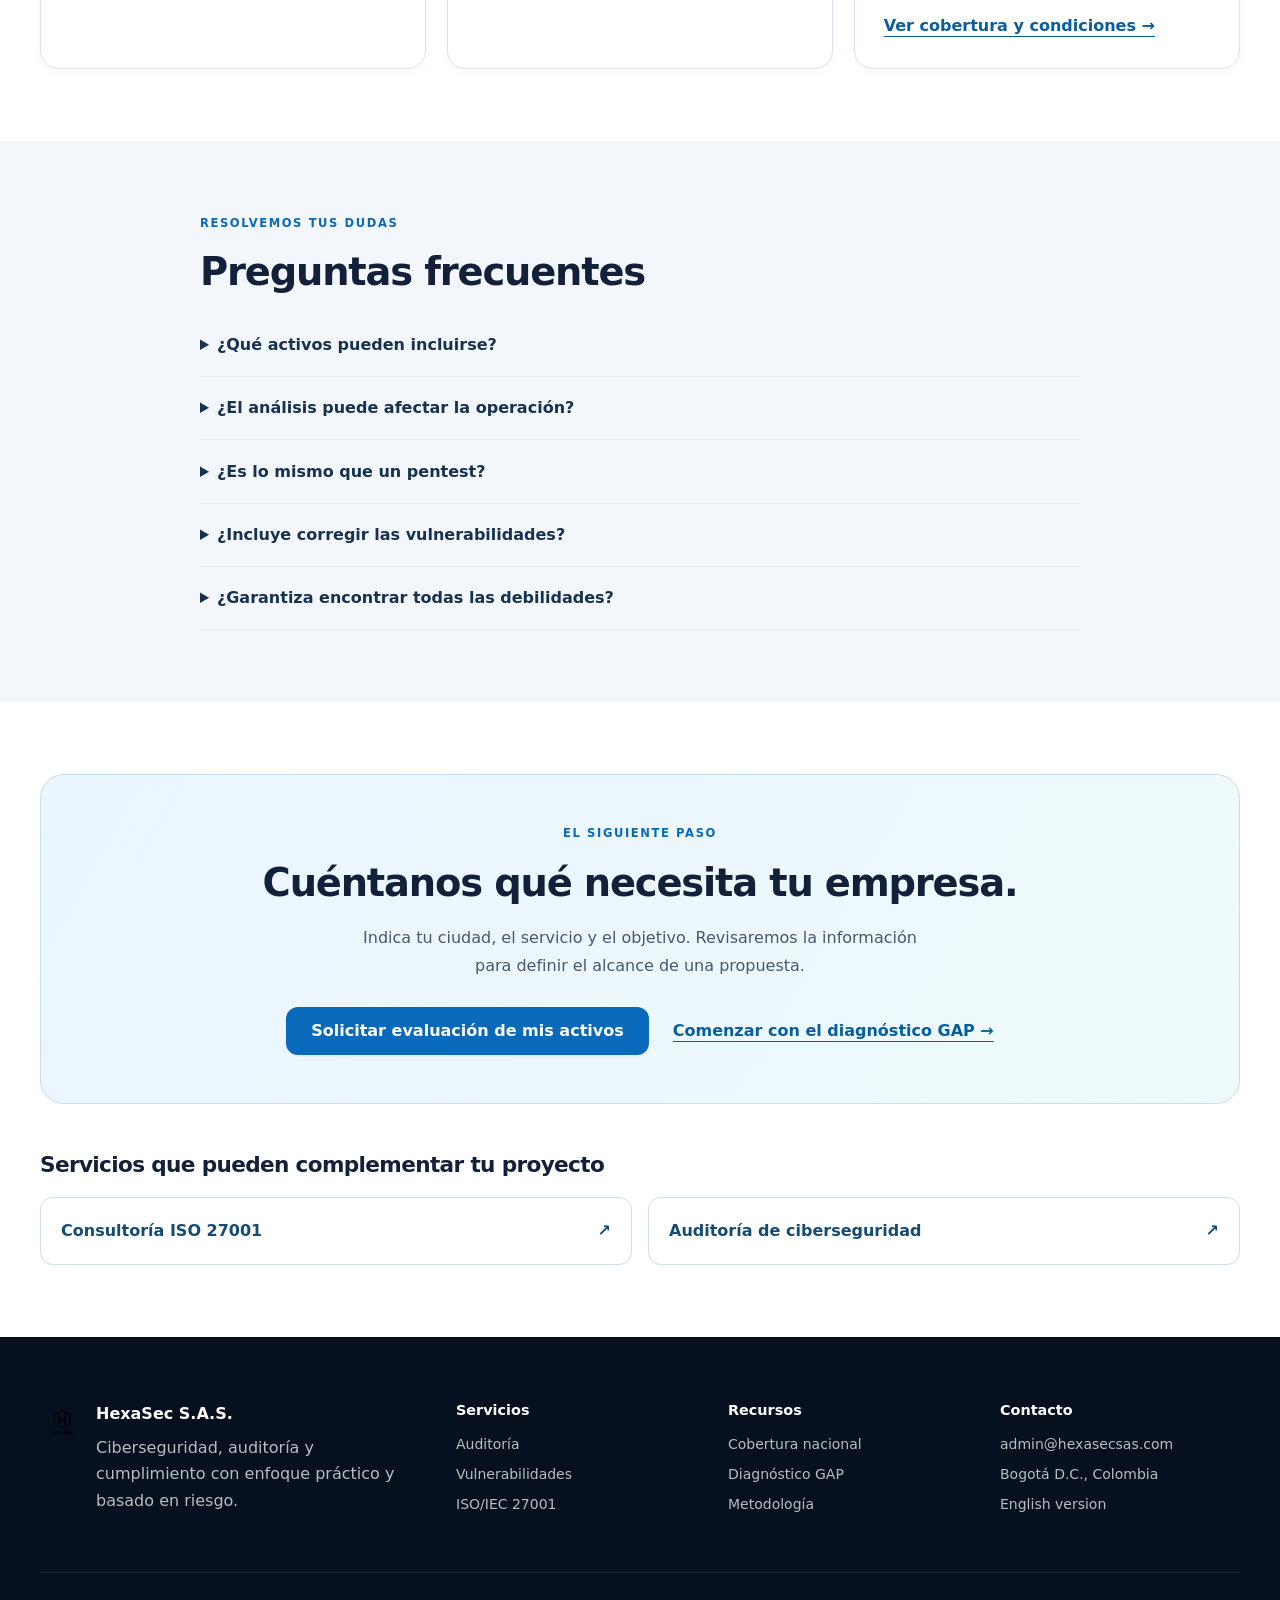
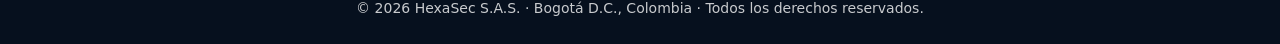
==== commit b34eb07a: "Retira rutas Inicio / servicio de servicios y cobertura" ====
--- a/analisis-vulnerabilidades/index.html
+++ b/analisis-vulnerabilidades/index.html
@@ -31,7 +31,7 @@
 <a class="btn nav__contacto btn--motion" href="/#contacto">Contacto</a>
 </nav>
 </header><main id="contenido" class="service-detail">
-<nav aria-label="Ruta de navegación" class="container seo-breadcrumb"><a href="/">Inicio</a><span aria-hidden="true"> / </span><span>Análisis de vulnerabilidades en Colombia</span></nav>
+
 <section class="sd-hero"><div class="container"><p class="sd-eyebrow">EVALUACIÓN TÉCNICA · ACTIVOS AUTORIZADOS</p><h1>Detecta vulnerabilidades. Prioriza qué corregir.</h1><p class="sd-intro">Transforma los hallazgos técnicos en una lista de acciones útil para tu equipo. Evaluamos los activos autorizados y priorizamos las debilidades según su severidad, contexto e impacto potencial.</p><div class="sd-actions"><a class="btn" href="/?servicio=vulnerabilidades&amp;origen=analisis-vulnerabilidades#contacto">Solicitar evaluación de mis activos</a><a class="sd-secondary" href="#entregables">Explorar entregables <span aria-hidden="true">↓</span></a></div><ul class="sd-benefits"><li>Alcance técnico definido</li><li>Priorización contextual</li><li>Recomendaciones de remediación</li></ul></div></section>
 <section class="sd-section"><div class="container sd-split"><div><p class="sd-eyebrow">EL PUNTO DE PARTIDA</p><h2>¿Sabes qué activos requieren atención primero?</h2></div><p class="sd-body">El análisis está dirigido a empresas que necesitan conocer debilidades técnicas de su infraestructura o aplicaciones dentro de un alcance definido. Es útil para orientar mantenimiento, gestión de exposición y planes de remediación.</p></div></section>
 <section class="sd-section sd-soft" id="entregables"><div class="container"><p class="sd-eyebrow">DEL TRABAJO A LA EVIDENCIA</p><h2>¿Qué recibe tu organización?</h2><p class="sd-body sd-max">Estos componentes orientan la propuesta. Las actividades y entregables incluidos se detallan en el alcance contratado.</p><div class="sd-grid"><article class="sd-card"><span class="sd-number" aria-hidden="true">01</span><h3>Alcance de evaluación</h3><p>Relación de activos autorizados, límites, ventanas de trabajo y condiciones de ejecución.</p></article><article class="sd-card"><span class="sd-number" aria-hidden="true">02</span><h3>Hallazgos técnicos</h3><p>Detalle de las debilidades identificadas y evidencias disponibles sobre los activos evaluados.</p></article><article class="sd-card"><span class="sd-number" aria-hidden="true">03</span><h3>Prioridades de tratamiento</h3><p>Clasificación que considera severidad y contexto para orientar qué atender primero.</p></article><article class="sd-card"><span class="sd-number" aria-hidden="true">04</span><h3>Recomendaciones prácticas</h3><p>Acciones sugeridas y presentación de resultados para facilitar el trabajo del equipo responsable.</p></article></div></div></section>
--- a/css/styles.css
+++ b/css/styles.css
@@ -155,6 +155,12 @@
 .gapQ select:hover{border-color:#56adf2}
 .gapQ select:focus{outline:0;border-color:#1688f8;box-shadow:0 0 0 4px rgba(22,136,248,.13);transform:translateY(-1px)}
 .gapActions{position:sticky;bottom:-1.5rem;z-index:4;margin:1rem -1.5rem -1.5rem;padding:1rem 1.5rem;background:rgba(255,255,255,.92);border-top:1px solid #e4e7ec;backdrop-filter:blur(16px)}
+
+/* Keep GAP result rows at their content height inside the scrollable modal. */
+#gapModal .modal__body{grid-auto-rows:max-content;align-items:start}
+#gapModal .gapPreview{min-width:0;scroll-margin-top:1rem}
+#gapModal .gapPreview:focus{outline:2px solid #1688f8;outline-offset:-2px}
+
 .gapPreview{
   position:relative;overflow:hidden;border:1px solid rgba(22,136,248,.20);border-radius:1.25rem;background:linear-gradient(155deg,#fff,#f3f8ff);box-shadow:0 18px 45px rgba(7,16,34,.11)
 }
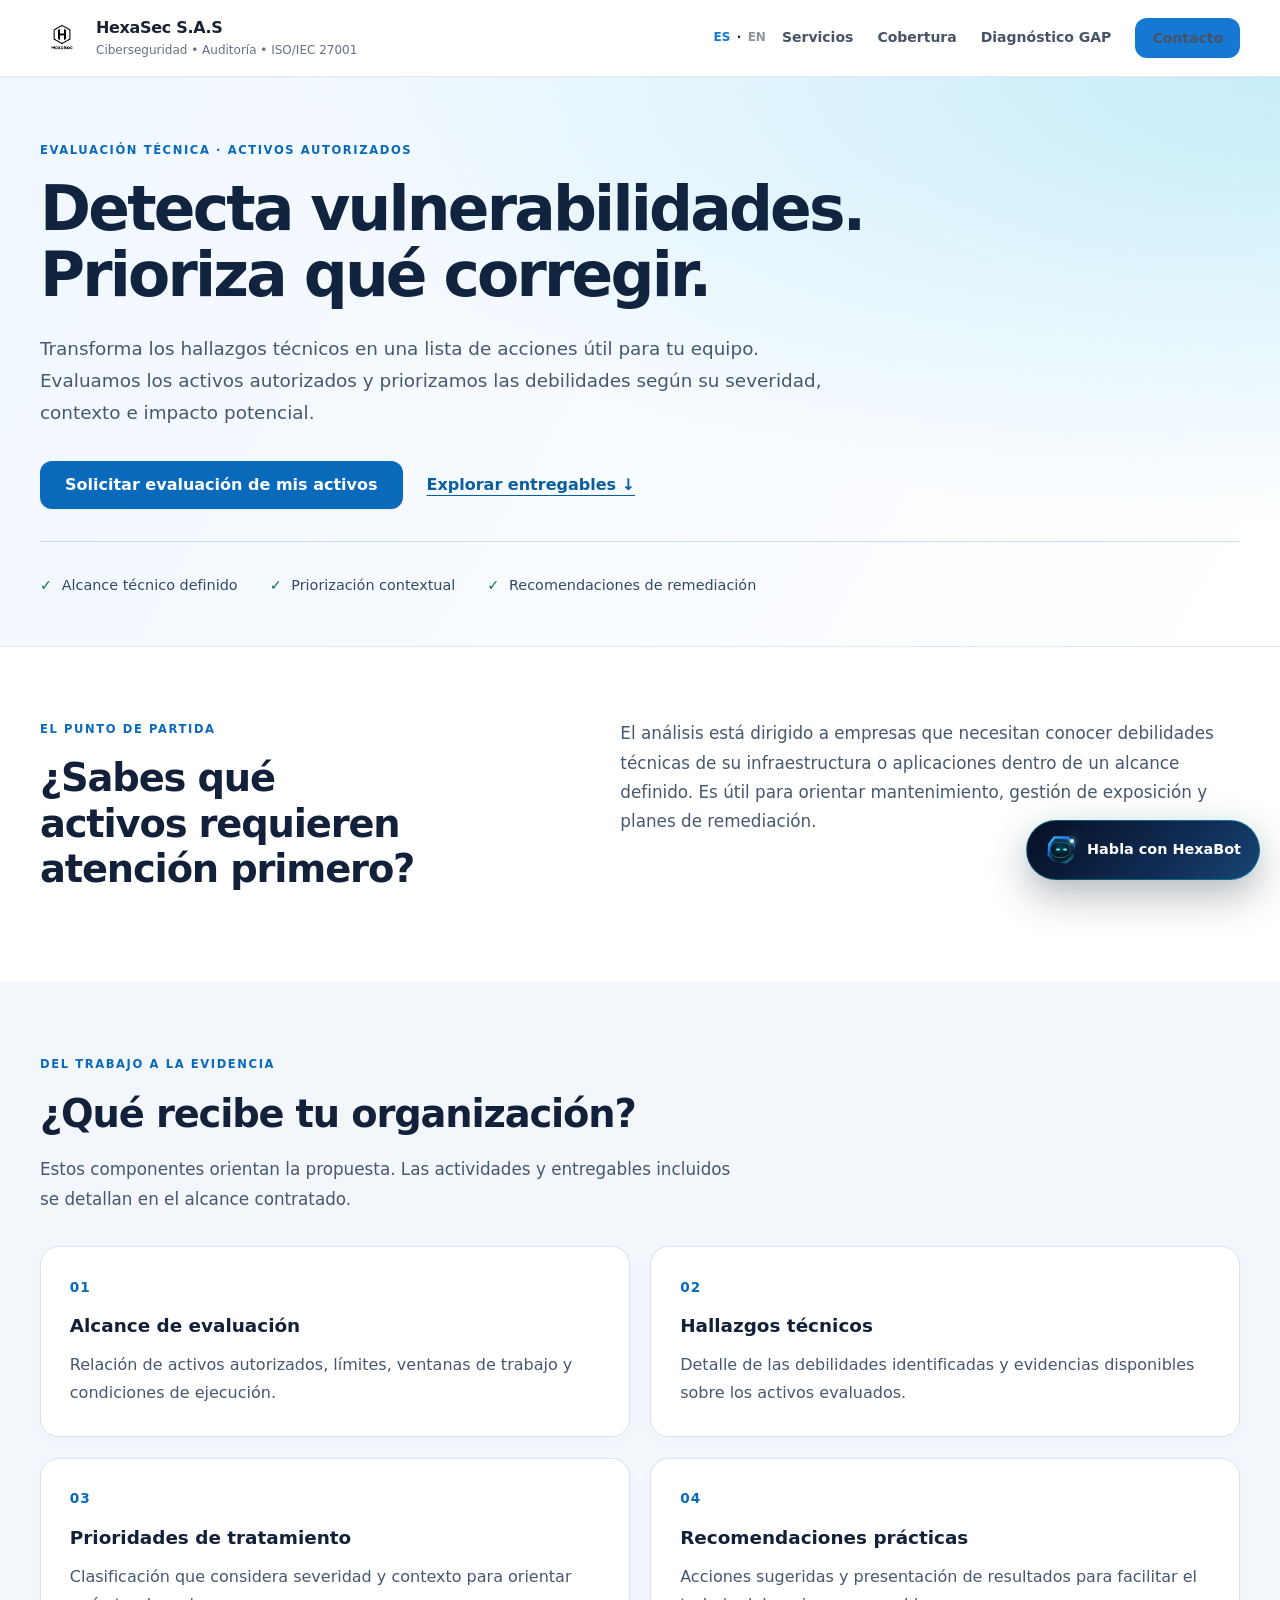
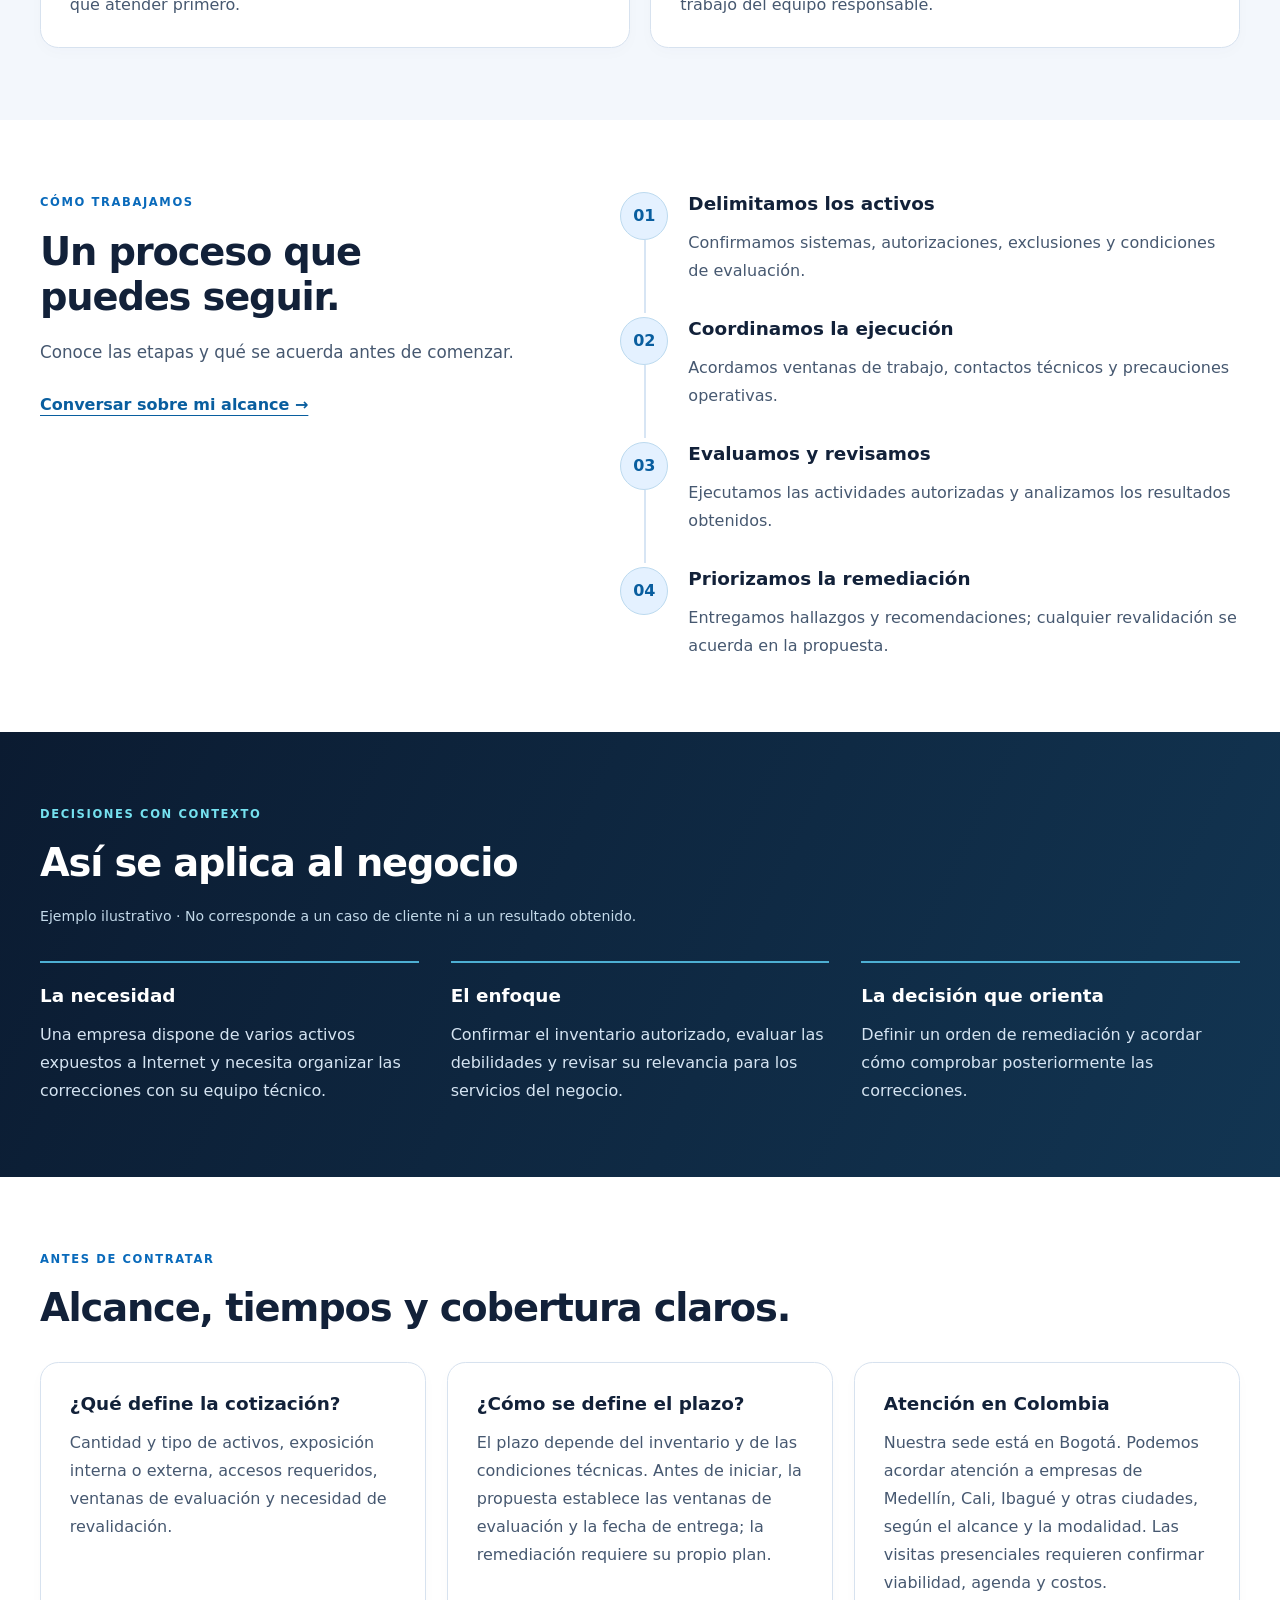
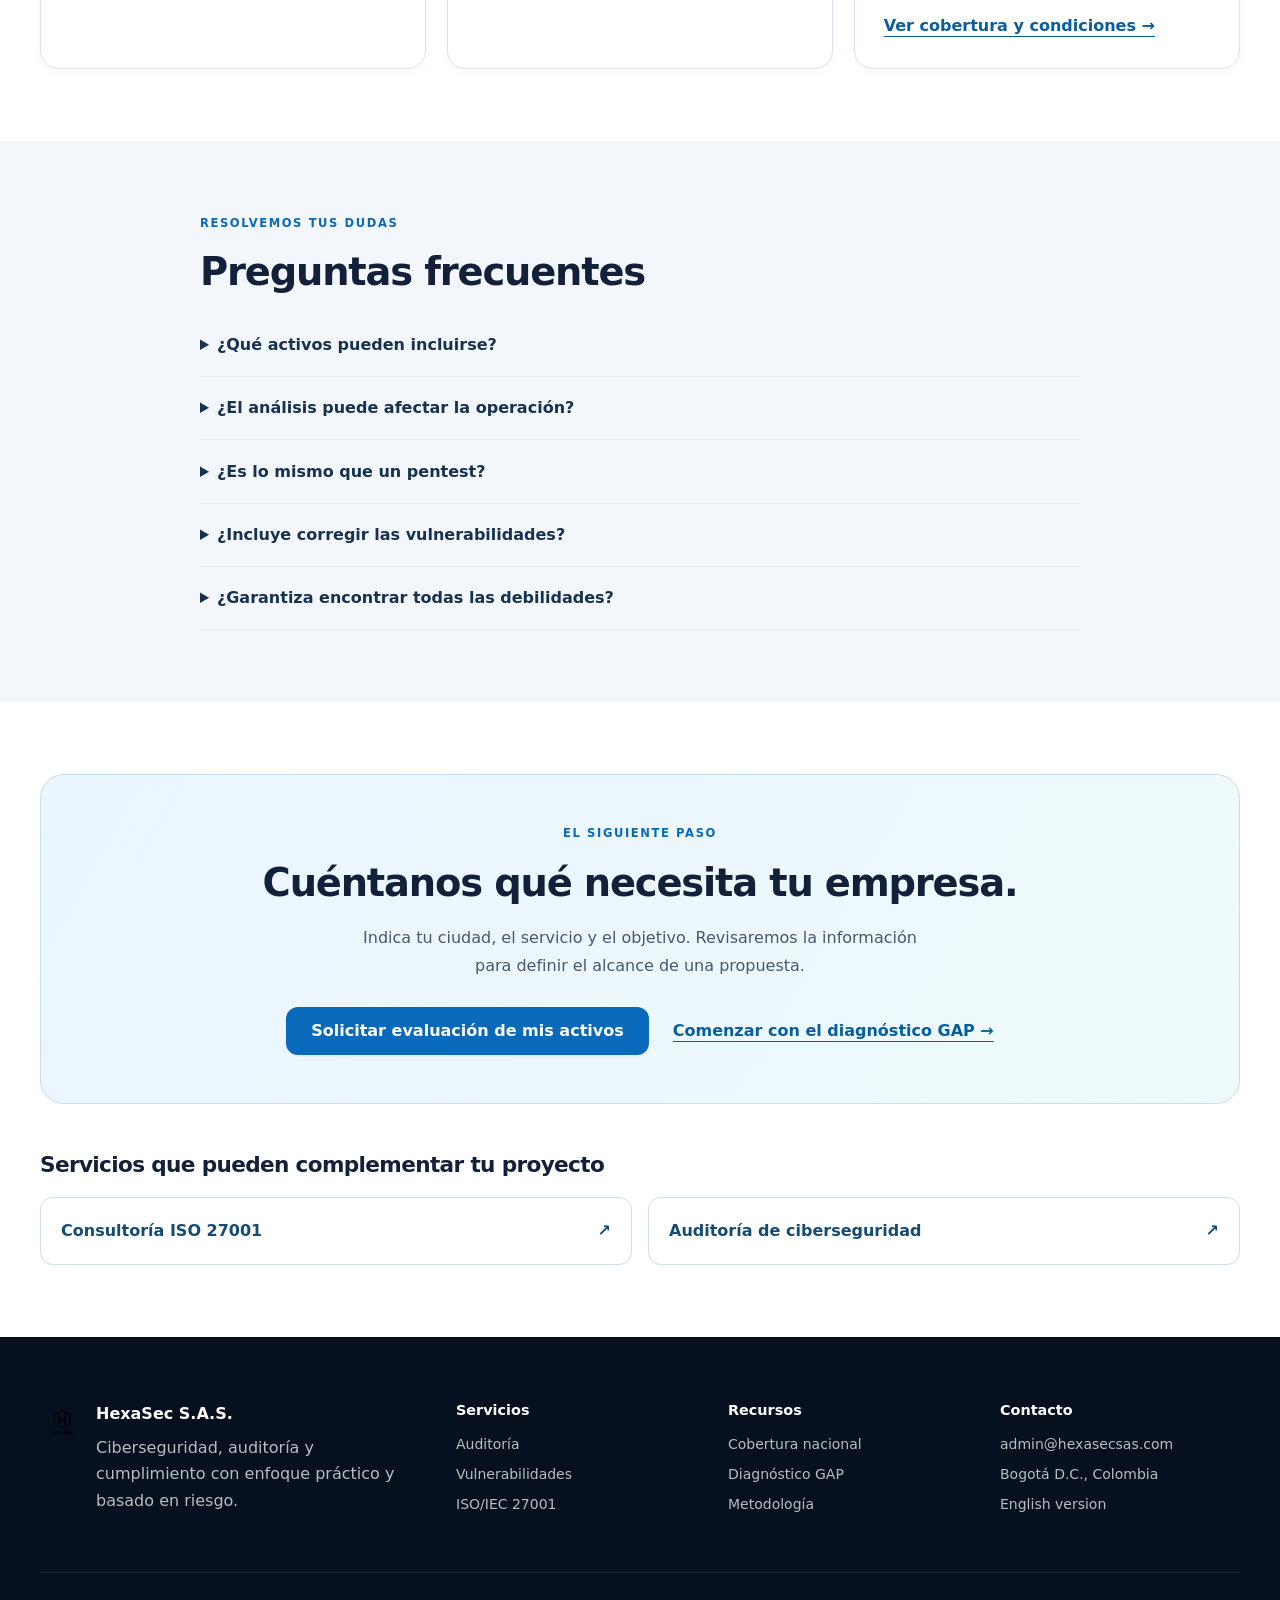
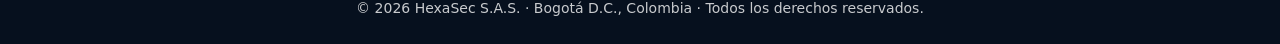
==== commit d3d4fcf7: "Añade escudo holográfico, radar y reflejos decorativos accesibles" ====
--- a/analisis-vulnerabilidades/index.html
+++ b/analisis-vulnerabilidades/index.html
@@ -1,4 +1,4 @@
-<!DOCTYPE html><html lang="es"><head><meta charset="utf-8"/><meta name="viewport" content="width=device-width, initial-scale=1"/><title>Análisis de vulnerabilidades en Colombia | HexaSec</title><meta name="description" content="Análisis de vulnerabilidades para empresas en Colombia. Evalúa activos autorizados y recibe hallazgos técnicos, prioridades y recomendaciones de remediación."/><link rel="canonical" href="https://hexasecsas.com/analisis-vulnerabilidades/"/><link rel="stylesheet" href="/css/styles.css?v=24"/><link rel="stylesheet" href="/css/seo-pages.css?v=1"/><link rel="icon" href="/img/favicon.png"/><script type="application/ld+json">{"@context": "https://schema.org", "@type": "Service", "name": "Análisis de vulnerabilidades en Colombia", "url": "https://hexasecsas.com/analisis-vulnerabilidades/", "provider": {"@type": "Organization", "name": "HexaSec S.A.S.", "@id": "https://hexasecsas.com/#organization"}, "areaServed": {"@type": "Country", "name": "Colombia"}, "description": "Evaluamos los activos autorizados para detectar debilidades técnicas y orientar su tratamiento con base en severidad, contexto e impacto potencial."}</script><link rel="stylesheet" href="/css/service-detail.css?v=1"/></head><body><a class="skip-link" href="#contenido">Saltar al contenido</a><header class="header">
+<!DOCTYPE html><html lang="es"><head><meta charset="utf-8"/><meta name="viewport" content="width=device-width, initial-scale=1"/><title>Análisis de vulnerabilidades en Colombia | HexaSec</title><meta name="description" content="Análisis de vulnerabilidades para empresas en Colombia. Evalúa activos autorizados y recibe hallazgos técnicos, prioridades y recomendaciones de remediación."/><link rel="canonical" href="https://hexasecsas.com/analisis-vulnerabilidades/"/><link rel="stylesheet" href="/css/styles.css?v=24"/><link rel="stylesheet" href="/css/seo-pages.css?v=1"/><link rel="icon" href="/img/favicon.png"/><script type="application/ld+json">{"@context": "https://schema.org", "@type": "Service", "name": "Análisis de vulnerabilidades en Colombia", "url": "https://hexasecsas.com/analisis-vulnerabilidades/", "provider": {"@type": "Organization", "name": "HexaSec S.A.S.", "@id": "https://hexasecsas.com/#organization"}, "areaServed": {"@type": "Country", "name": "Colombia"}, "description": "Evaluamos los activos autorizados para detectar debilidades técnicas y orientar su tratamiento con base en severidad, contexto e impacto potencial."}</script><link rel="stylesheet" href="/css/service-detail.css?v=1"/><link rel="stylesheet" href="/css/holographic.css?v=1"/></head><body><a class="skip-link" href="#contenido">Saltar al contenido</a><header class="header">
 <div class="container header__inner">
 <a aria-label="HexaSec S.A.S inicio" class="brand" href="/">
 <img alt="Logo HexaSec S.A.S" class="brand__logo" loading="eager" src="/img/H.png"/>
@@ -68,4 +68,4 @@
   </section>
 </div>
 <script defer src="/js/hexabot.js?v=24"></script>
-</body></html>+<script defer src="/js/holographic.js?v=1"></script></body></html>
--- a/css/holographic.css
+++ b/css/holographic.css
@@ -0,0 +1,29 @@
+/* Decorative motion only; all selectors are isolated from forms and chat. */
+.hero:has(.holo-scene) .hero__orb{animation:none;opacity:.12}
+.hero:has(.holo-scene)::before{animation:none;opacity:.12}
+.hero:has(.holo-scene) .text-gradient{animation:none}
+.holo-scene{position:relative;isolation:isolate;text-align:center;max-width:34rem;margin:auto;color:#dcf9ff}
+.holo-art{position:relative;display:grid;place-items:center;aspect-ratio:1/1;perspective:900px;pointer-events:none}
+.holo-halo{position:absolute;inset:5%;border-radius:50%;background:radial-gradient(ellipse,#1ebce329,transparent 68%);box-shadow:inset 0 0 65px #13b2e20a}
+.holo-shield{position:relative;width:76%;height:auto;overflow:visible;filter:drop-shadow(0 0 12px #34b8db35);animation:holo-turn 12s ease-in-out infinite;transform-origin:center}
+.holo-trace{animation:holo-trace 8s linear infinite;filter:drop-shadow(0 0 5px #a6faff)}
+.holo-orbit{position:absolute;inset:9%;border:1px solid #61dbea30;border-radius:50%;box-shadow:0 0 18px #3ebcd20b;transform:rotateX(62deg) rotateZ(-30deg);animation:holo-orbit 18s linear infinite}
+.holo-orbit::after{content:'';position:absolute;left:15%;top:10%;width:7px;height:7px;border-radius:50%;background:#d2fcff;box-shadow:0 0 14px #42dfff}
+.holo-orbit--two{inset:2%;border-color:#8992ed25;transform:rotateY(65deg) rotateZ(20deg);animation:holo-orbit-two 24s linear infinite reverse}
+.holo-floor{position:absolute;bottom:0;width:55%;height:6%;border-radius:50%;background:radial-gradient(ellipse,#4eddf73d,transparent 70%);filter:blur(8px)}
+.holo-caption{position:relative;padding:.4rem 1rem}.holo-caption>span{display:block;font:600 .65rem/1.5 var(--font-mono);letter-spacing:.22em;color:#7dcde4;margin-bottom:.75rem}.holo-caption strong{display:block;font-size:clamp(1.1rem,2vw,1.4rem);line-height:1.4;font-weight:600;max-width:26ch;margin:auto}.holo-caption p{font-size:.78rem;letter-spacing:.08em;color:#a5bed2;margin:.8rem 0}
+.holo-pause{background:transparent;border:1px solid #80b6c940;border-radius:999px;color:#bbd5e5;font:inherit;font-size:.7rem;padding:.4rem .85rem;margin-top:.75rem;cursor:pointer}.holo-pause:hover{border-color:#78dff3;color:white}.holo-pause:focus-visible{outline:2px solid #88edff;outline-offset:4px}
+.holo-radar{width:9rem;aspect-ratio:1;position:relative;justify-self:center;border-radius:50%;overflow:hidden;border:1px solid #6cdbe84f;background:repeating-radial-gradient(circle,transparent 0 22px,#69cedc26 23px 24px),linear-gradient(90deg,transparent 49.5%,#76d9e52b 50%,transparent 50.5%),linear-gradient(transparent 49.5%,#76d9e52b 50%,transparent 50.5%),#071d30;pointer-events:none}
+.holo-radar i{position:absolute;inset:0;background:conic-gradient(from 0deg,transparent 0 265deg,#41d9e842 335deg,#7ff9ffb0 359deg,transparent 360deg);animation:holo-sweep 8s linear infinite}.holo-radar b,.holo-radar span{position:absolute;left:65%;top:27%;width:5px;height:5px;border-radius:50%;background:#b5faff;box-shadow:0 0 9px #6ee8ff}.holo-radar span{left:28%;top:62%;width:4px;height:4px}
+.holo-reflect{position:relative;--shine-x:50%;--shine-y:0%;transition:border-color .25s,box-shadow .25s}
+.holo-reflect::before{content:'';position:absolute;inset:0;border-radius:inherit;pointer-events:none;border:1px solid transparent;background:radial-gradient(300px circle at var(--shine-x) var(--shine-y),#35bded16,transparent 70%);opacity:0;transition:opacity .25s}
+.holo-reflect:hover::before{opacity:1}.holo-reflect:hover{border-color:#37a6d5;box-shadow:0 12px 35px #126a9d15}
+@keyframes holo-turn{0%,100%{transform:rotateY(-13deg) rotateZ(-2deg) translateY(0)}50%{transform:rotateY(13deg) rotateZ(2deg) translateY(-8px)}}
+@keyframes holo-trace{to{stroke-dashoffset:-100}}
+@keyframes holo-orbit{to{transform:rotateX(62deg) rotateZ(330deg)}}
+@keyframes holo-orbit-two{to{transform:rotateY(65deg) rotateZ(380deg)}}
+@keyframes holo-sweep{to{transform:rotate(360deg)}}
+.holo-effects-paused .holo-art *,.holo-effects-paused .holo-radar *,.holo-offscreen *{animation-play-state:paused!important}
+@media(max-width:960px){.holo-scene{max-width:26rem}.holo-art{max-height:350px}.holo-orbit--two{display:none}.holo-shield{animation-duration:16s}.holo-radar{width:7rem}}
+@media(hover:none){.holo-reflect::before{display:none}}
+@media(prefers-reduced-motion:reduce){.holo-art *,.holo-radar *{animation:none!important}.holo-reflect,.holo-reflect::before{transition:none}.holo-pause{display:none}}
